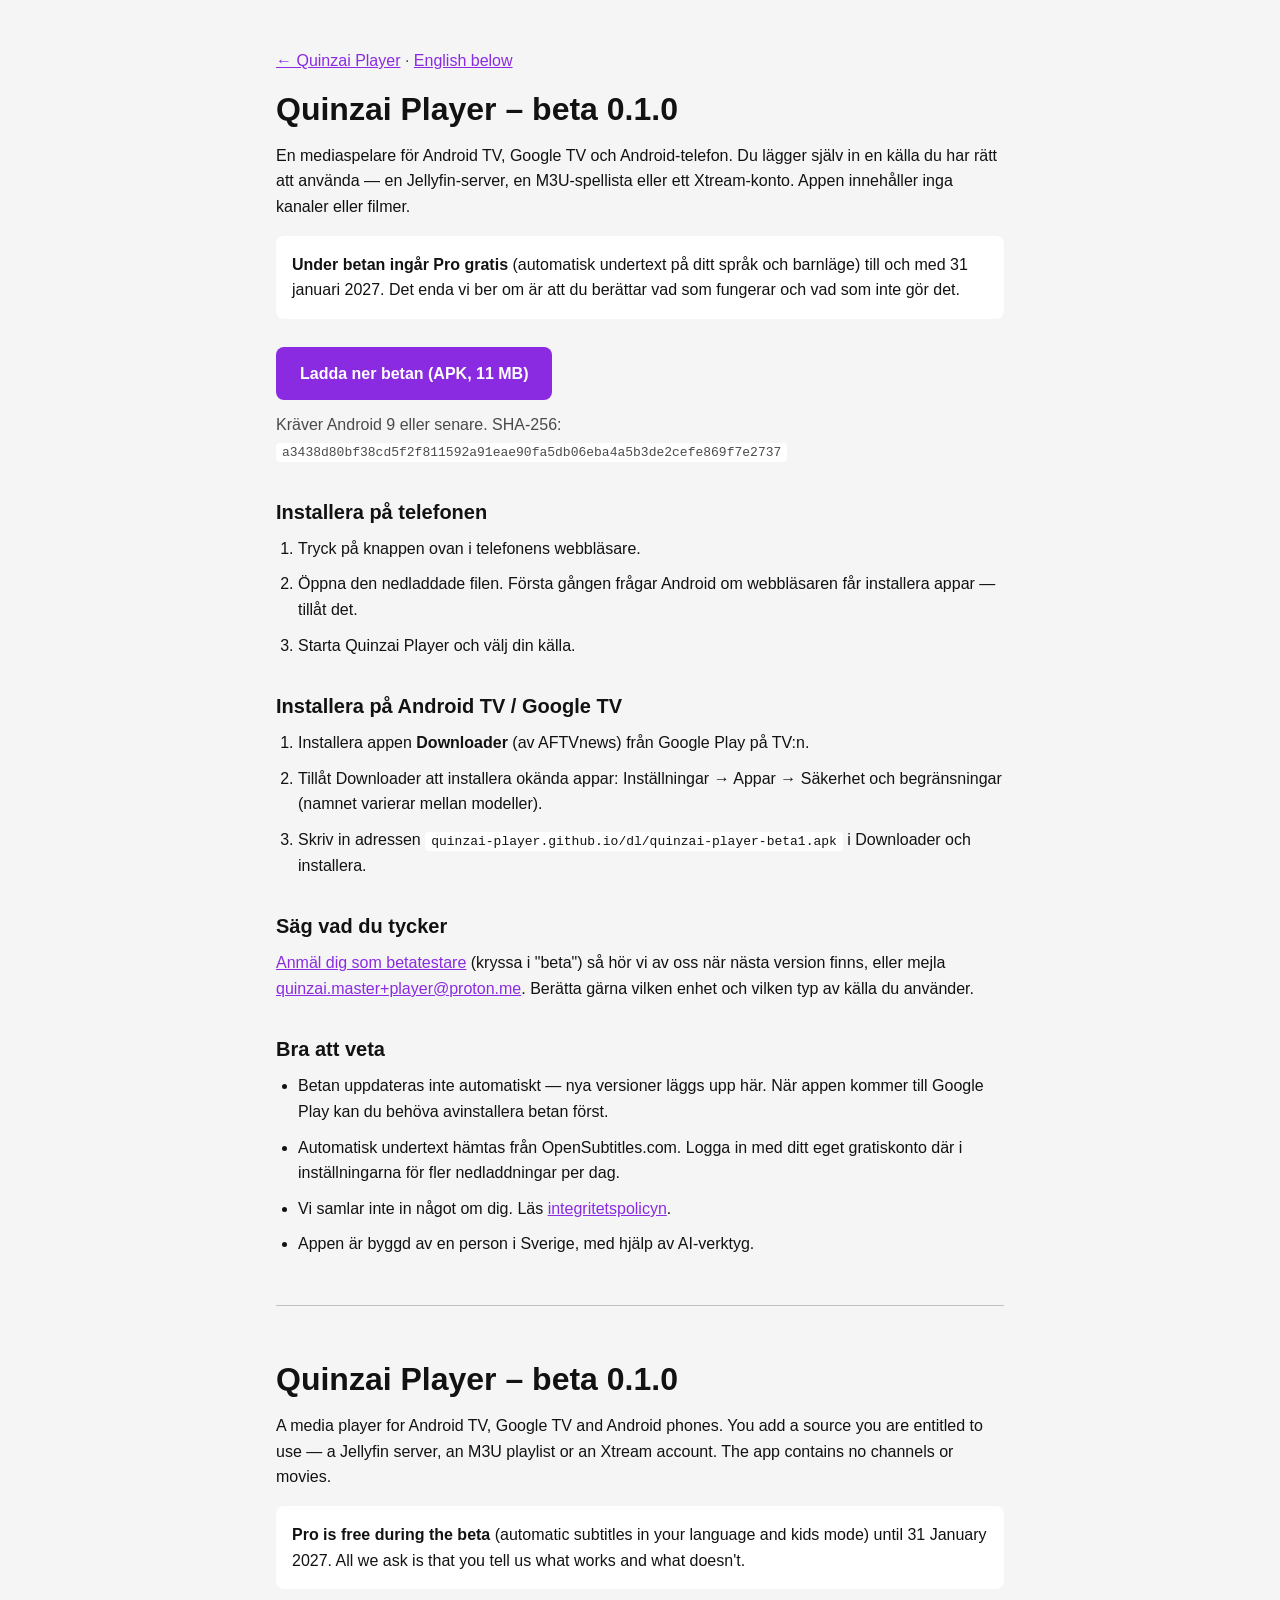
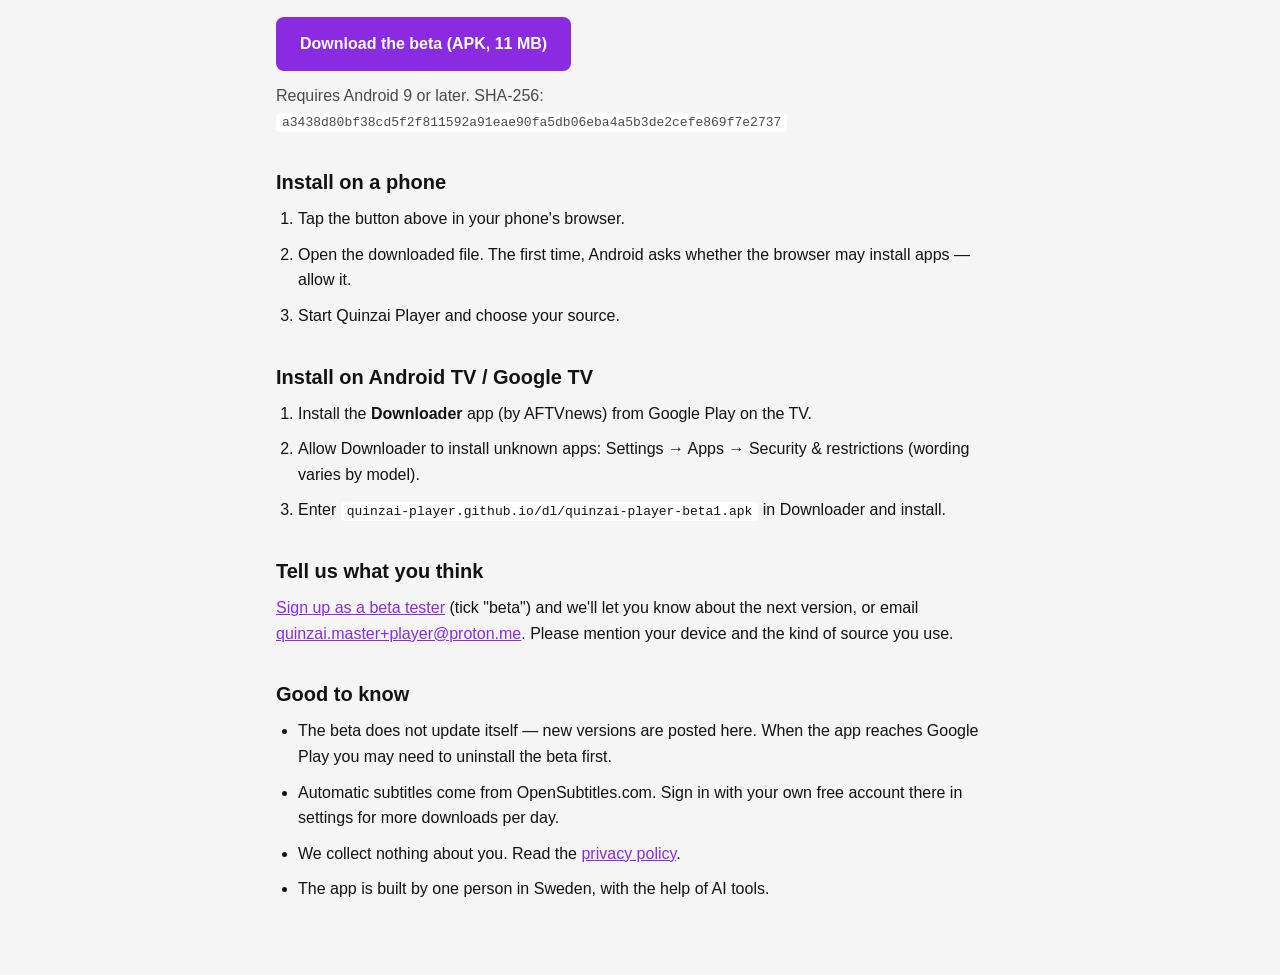
==== beta.html @ f727272b "Beta 0.1.0: nedladdning, betasida och integritetspolicy (sv+en)" ====
<!DOCTYPE html>
<html lang="sv">
<head>
    <meta charset="UTF-8">
    <meta name="viewport" content="width=device-width, initial-scale=1.0">
    <title>Quinzai Player – Beta</title>
    <meta name="description" content="Ladda ner betan av Quinzai Player för Android TV och telefon. Gratis, Pro ingår under betan.">
    <link rel="stylesheet" href="style.css">
    <style>
        .beta { max-width: 760px; margin: 0 auto; padding: 48px 16px 64px; }
        .beta h1 { font-size: 2rem; margin-bottom: 8px; }
        .beta h2 { font-size: 1.25rem; margin: 32px 0 8px; }
        .beta p, .beta li { margin-bottom: 10px; }
        .beta ol, .beta ul { padding-left: 22px; }
        .beta .meta { color: var(--text-muted); }
        .beta a { color: var(--accent); }
        .beta code { background: var(--bg-card); padding: 2px 6px; border-radius: 4px; overflow-wrap: anywhere; }
        .beta .dl { display: inline-block; background: var(--accent); color: #fff; text-decoration: none;
                    padding: 14px 24px; border-radius: 8px; font-weight: 700; margin: 12px 0; }
        .beta .dl:hover { background: var(--accent-hover); }
        .beta .card { background: var(--bg-card); border-radius: 8px; padding: 16px; margin: 16px 0; }
        .beta hr { border: 0; border-top: 1px solid var(--text-muted); opacity: .3; margin: 48px 0; }
    </style>
</head>
<body>
<main class="beta">
    <p class="meta"><a href="./">← Quinzai Player</a> · <a href="#en">English below</a></p>

    <section lang="sv">
        <h1>Quinzai Player – beta 0.1.0</h1>
        <p>En mediaspelare för Android TV, Google TV och Android-telefon. Du lägger själv in en källa du har rätt att
        använda — en Jellyfin-server, en M3U-spellista eller ett Xtream-konto. Appen innehåller inga kanaler eller filmer.</p>
        <div class="card">
            <strong>Under betan ingår Pro gratis</strong> (automatisk undertext på ditt språk och barnläge) till och med
            31 januari 2027. Det enda vi ber om är att du berättar vad som fungerar och vad som inte gör det.
        </div>

        <a class="dl" href="dl/quinzai-player-beta1.apk" download>Ladda ner betan (APK, 11 MB)</a>
        <p class="meta">Kräver Android 9 eller senare. SHA-256:
            <code>a3438d80bf38cd5f2f811592a91eae90fa5db06eba4a5b3de2cefe869f7e2737</code></p>

        <h2>Installera på telefonen</h2>
        <ol>
            <li>Tryck på knappen ovan i telefonens webbläsare.</li>
            <li>Öppna den nedladdade filen. Första gången frågar Android om webbläsaren får installera appar — tillåt det.</li>
            <li>Starta Quinzai Player och välj din källa.</li>
        </ol>

        <h2>Installera på Android TV / Google TV</h2>
        <ol>
            <li>Installera appen <strong>Downloader</strong> (av AFTVnews) från Google Play på TV:n.</li>
            <li>Tillåt Downloader att installera okända appar: Inställningar → Appar → Säkerhet och begränsningar
                (namnet varierar mellan modeller).</li>
            <li>Skriv in adressen <code>quinzai-player.github.io/dl/quinzai-player-beta1.apk</code> i Downloader och
                installera.</li>
        </ol>

        <h2>Säg vad du tycker</h2>
        <p><a href="./#waitlist-form">Anmäl dig som betatestare</a> (kryssa i "beta") så hör vi av oss när nästa version finns,
        eller mejla <a href="mailto:quinzai.master+player@proton.me">quinzai.master+player@proton.me</a>. Berätta gärna
        vilken enhet och vilken typ av källa du använder.</p>

        <h2>Bra att veta</h2>
        <ul>
            <li>Betan uppdateras inte automatiskt — nya versioner läggs upp här. När appen kommer till Google Play kan
                du behöva avinstallera betan först.</li>
            <li>Automatisk undertext hämtas från OpenSubtitles.com. Logga in med ditt eget gratiskonto där i
                inställningarna för fler nedladdningar per dag.</li>
            <li>Vi samlar inte in något om dig. Läs <a href="privacy.html">integritetspolicyn</a>.</li>
            <li>Appen är byggd av en person i Sverige, med hjälp av AI-verktyg.</li>
        </ul>
    </section>

    <hr>

    <section lang="en" id="en">
        <h1>Quinzai Player – beta 0.1.0</h1>
        <p>A media player for Android TV, Google TV and Android phones. You add a source you are entitled to use — a
        Jellyfin server, an M3U playlist or an Xtream account. The app contains no channels or movies.</p>
        <div class="card">
            <strong>Pro is free during the beta</strong> (automatic subtitles in your language and kids mode) until
            31 January 2027. All we ask is that you tell us what works and what doesn't.
        </div>

        <a class="dl" href="dl/quinzai-player-beta1.apk" download>Download the beta (APK, 11 MB)</a>
        <p class="meta">Requires Android 9 or later. SHA-256:
            <code>a3438d80bf38cd5f2f811592a91eae90fa5db06eba4a5b3de2cefe869f7e2737</code></p>

        <h2>Install on a phone</h2>
        <ol>
            <li>Tap the button above in your phone's browser.</li>
            <li>Open the downloaded file. The first time, Android asks whether the browser may install apps — allow it.</li>
            <li>Start Quinzai Player and choose your source.</li>
        </ol>

        <h2>Install on Android TV / Google TV</h2>
        <ol>
            <li>Install the <strong>Downloader</strong> app (by AFTVnews) from Google Play on the TV.</li>
            <li>Allow Downloader to install unknown apps: Settings → Apps → Security &amp; restrictions (wording varies by model).</li>
            <li>Enter <code>quinzai-player.github.io/dl/quinzai-player-beta1.apk</code> in Downloader and install.</li>
        </ol>

        <h2>Tell us what you think</h2>
        <p><a href="./#waitlist-form">Sign up as a beta tester</a> (tick "beta") and we'll let you know about the next version,
        or email <a href="mailto:quinzai.master+player@proton.me">quinzai.master+player@proton.me</a>. Please mention your
        device and the kind of source you use.</p>

        <h2>Good to know</h2>
        <ul>
            <li>The beta does not update itself — new versions are posted here. When the app reaches Google Play you may
                need to uninstall the beta first.</li>
            <li>Automatic subtitles come from OpenSubtitles.com. Sign in with your own free account there in settings for
                more downloads per day.</li>
            <li>We collect nothing about you. Read the <a href="privacy.html">privacy policy</a>.</li>
            <li>The app is built by one person in Sweden, with the help of AI tools.</li>
        </ul>
    </section>
</main>
</body>
</html>
---- style.css ----
:root {
    --accent: #8A2BE2; /* Johns lila accentfärg */
    --accent-hover: #7B22C9;
    --bg: #121212;
    --bg-card: #1E1E1E;
    --text: #F5F5F5;
    --text-muted: #B3B3B3;
}

@media (prefers-color-scheme: light) {
    :root {
        --bg: #F5F5F5;
        --bg-card: #FFFFFF;
        --text: #121212;
        --text-muted: #4A4A4A;
    }
}

* {
    box-sizing: border-box;
    margin: 0;
    padding: 0;
}

body {
    font-family: 'Inter', -apple-system, BlinkMacSystemFont, "Segoe UI", Roboto, Helvetica, Arial, sans-serif;
    background-color: var(--bg);
    color: var(--text);
    line-height: 1.6;
    overflow-x: hidden;
}

.container {
    max-width: 800px;
    margin: 0 auto;
    padding: 0 16px;
}

/* Hero */
.hero {
    /* Alltid mörk, oavsett ljust/mörkt läge — som appens hero (ljust läge gav en mjölkig scrim). */
    --hero-bg: #0E0E10;
    position: relative;
    text-align: left;
    padding: 140px 0 80px;
    z-index: 1;
    background: var(--hero-bg);
    color: #F5F5F5;
}

.hero h1 {
    font-size: 2.5rem;
    font-weight: 800;
    margin-bottom: 16px;
    color: #A85CF0; /* ljusare lila — kontrast mot mörk hero */
}

.hero .subtitle {
    font-size: 1.125rem;
    color: #D0D0D0;
    max-width: 600px;
    margin: 0 0 40px 0;
}


/* Form */
.signup-form {
    max-width: 400px;
    margin: 0;
    background: var(--bg-card);
    color: var(--text); /* kortet följer sidans tema, inte den alltid mörka heron */
    padding: 24px;
    border-radius: 12px;
    box-shadow: 0 4px 6px rgba(0, 0, 0, 0.1);
    text-align: left;
}

.signup-form input[type="email"],
.signup-form select {
    width: 100%;
    padding: 12px;
    margin-bottom: 16px;
    border: 1px solid var(--text-muted);
    background: var(--bg);
    color: var(--text);
    border-radius: 6px;
    font-family: inherit;
    font-size: 1rem;
}

.form-group {
    margin-bottom: 16px;
}

.form-group label {
    display: block;
    margin-bottom: 8px;
    font-weight: 600;
    font-size: 0.9rem;
}

.checkbox-group {
    margin-bottom: 16px;
    font-size: 0.85rem;
    color: var(--text-muted);
}

.checkbox-group label {
    display: flex;
    align-items: flex-start;
    gap: 8px;
    cursor: pointer;
}

.checkbox-group input[type="checkbox"] {
    margin-top: 4px;
    accent-color: var(--accent);
}

button[type="submit"] {
    width: 100%;
    padding: 12px;
    background-color: var(--accent);
    color: #FFF;
    border: none;
    border-radius: 6px;
    font-size: 1rem;
    font-weight: 600;
    cursor: pointer;
    transition: background-color 0.2s;
}

button[type="submit"]:hover {
    background-color: var(--accent-hover);
}

button[type="submit"]:disabled {
    opacity: 0.7;
    cursor: not-allowed;
}

.hidden {
    display: none !important;
}

#form-success {
    max-width: 400px;
    margin: 0;
    padding: 40px 24px;
    background: var(--bg-card);
    color: var(--text); /* samma skäl som .signup-form: heron är alltid mörk */
    border-radius: 12px;
}

#form-success h2 {
    color: var(--accent);
    margin-bottom: 8px;
}

.error-text {
    color: #ff4444;
    margin-top: 16px;
}

/* Hooks */
.hooks {
    padding: 60px 0;
}

.hooks-grid {
    display: grid;
    grid-template-columns: 1fr;
    gap: 24px;
}

@media (min-width: 768px) {
    .hooks-grid {
        grid-template-columns: repeat(3, 1fr);
    }
}

.card {
    background: var(--bg-card);
    padding: 24px;
    border-radius: 12px;
}

.card h3 {
    margin-bottom: 12px;
    font-size: 1.25rem;
}

.card p {
    color: var(--text-muted);
    font-size: 0.95rem;
}

/* How it works */
.how-it-works {
    padding: 60px 0;
    background-color: var(--bg-card);
}

.how-it-works h2 {
    text-align: center;
    margin-bottom: 40px;
    font-size: 2rem;
}

.steps-grid {
    display: grid;
    grid-template-columns: 1fr;
    gap: 32px;
}

@media (min-width: 768px) {
    .steps-grid {
        grid-template-columns: repeat(3, 1fr);
    }
}

.step {
    text-align: center;
}

.step-number {
    width: 48px;
    height: 48px;
    background-color: var(--accent);
    color: #FFF;
    border-radius: 50%;
    display: flex;
    align-items: center;
    justify-content: center;
    font-size: 1.5rem;
    font-weight: 800;
    margin: 0 auto 16px;
}

.step h4 {
    margin-bottom: 8px;
    font-size: 1.1rem;
}

.step p {
    color: var(--text-muted);
    font-size: 0.95rem;
}

/* FAQ */
.faq {
    padding: 60px 0;
}

.faq h2 {
    text-align: center;
    margin-bottom: 40px;
    font-size: 2rem;
}

.faq-item {
    margin-bottom: 32px;
}

.faq-item h4 {
    font-size: 1.1rem;
    margin-bottom: 8px;
}

.faq-item p {
    color: var(--text-muted);
}

/* Footer */
footer {
    padding: 40px 0;
    text-align: center;
    background-color: var(--bg-card);
    color: var(--text-muted);
    font-size: 0.85rem;
}

footer p {
    margin-bottom: 8px;
}

/* Friskrivningen är sidans viktigaste juridiska mening — full kontrast, aldrig nedtonad. */
.legal-disclaimer {
    color: var(--text);
    font-size: 0.85rem;
}

::placeholder {
    color: var(--text-muted);
    opacity: 1;
}


/* Language Switcher */
.lang-switch-container {
    width: 100%;
    padding: 16px 0 0 0;
    position: absolute;
    top: 0; left: 0; right: 0;
    z-index: 10;
}
.lang-switch {
    display: flex;
    justify-content: flex-end;
    align-items: center;
    gap: 8px;
    font-size: 0.9rem;
    color: var(--text-muted);
}
.lang-switch button {
    background: none;
    border: none;
    color: rgba(255, 255, 255, 0.82); /* ligger över den mörka hero-bilden */
    text-shadow: 0 1px 3px rgba(0, 0, 0, 0.8);
    cursor: pointer;
    font-weight: 600;
    font-family: inherit;
    font-size: 0.9rem;
    padding: 4px;
    transition: color 0.2s;
}
.lang-switch button:hover {
    color: #FFFFFF;
}
.lang-switch button.active {
    color: #C08BFF;
}


.hero-bg {
    position: absolute;
    top: 0; right: 0; bottom: 0; left: 0;
    z-index: -1;
    overflow: hidden;
}

.hero-bg img {
    width: 100%;
    height: 100%;
    object-fit: cover;
    object-position: right center;
}

.hero-scrim {
    position: absolute;
    top: 0; right: 0; bottom: 0; left: 0;
    background: linear-gradient(to right, var(--hero-bg) 0%, color-mix(in srgb, var(--hero-bg) 55%, transparent) 35%, transparent 70%);
}

/* Privacy */
.privacy {
    padding: 60px 0;
    background-color: var(--bg);
}

.privacy h2 {
    text-align: center;
    margin-bottom: 32px;
    font-size: 2rem;
}

.privacy ul {
    list-style: none;
    max-width: 600px;
    margin: 0 auto;
}

.privacy li {
    margin-bottom: 16px;
    padding-left: 24px;
    position: relative;
    color: var(--text-muted);
}

.privacy li strong {
    color: var(--text);
}

.privacy li::before {
    content: "•";
    color: var(--accent);
    font-weight: bold;
    position: absolute;
    left: 0;
}

.privacy a, .checkbox-group a, footer a {
    color: var(--accent);
    text-decoration: none;
}

.privacy a:hover, .checkbox-group a:hover, footer a:hover {
    text-decoration: underline;
}

@media (max-width: 699px) {
    .hero {
        padding: 0 0 60px 0;
        display: flex;
        flex-direction: column;
    }
    .hero-bg {
        position: relative;
        width: 100%;
        z-index: 1;
    }
    .hero-bg img {
        display: block;
        height: auto;
    }
    .hero-scrim {
        display: none;
    }
    .hero .container {
        padding-top: 24px;
    }
}

.beta-cta { margin: 8px 0 20px; }
.beta-cta a { color: #fff; font-weight: 700; text-decoration: underline; text-underline-offset: 4px; }

.beta-cta { margin: 8px 0 20px; }
.beta-cta a { color: #fff; font-weight: 700; text-decoration: underline; text-underline-offset: 4px; }
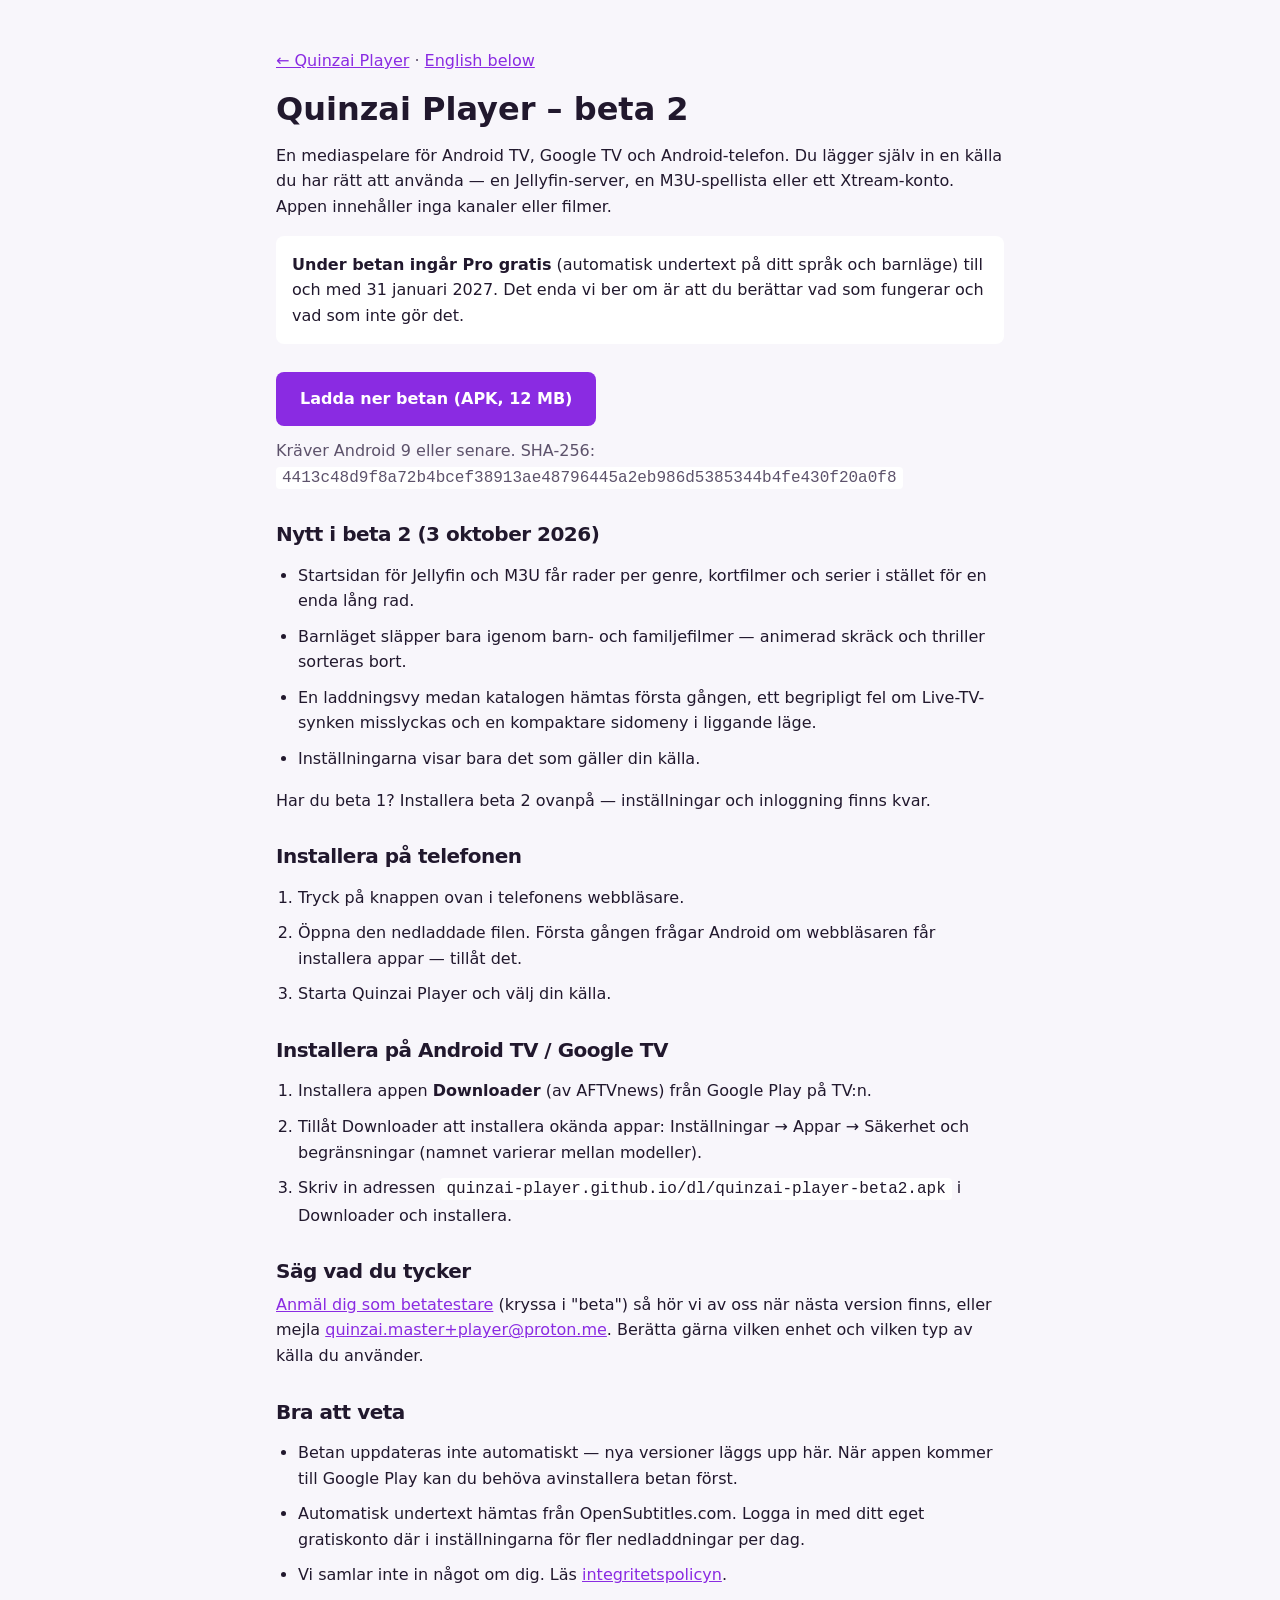
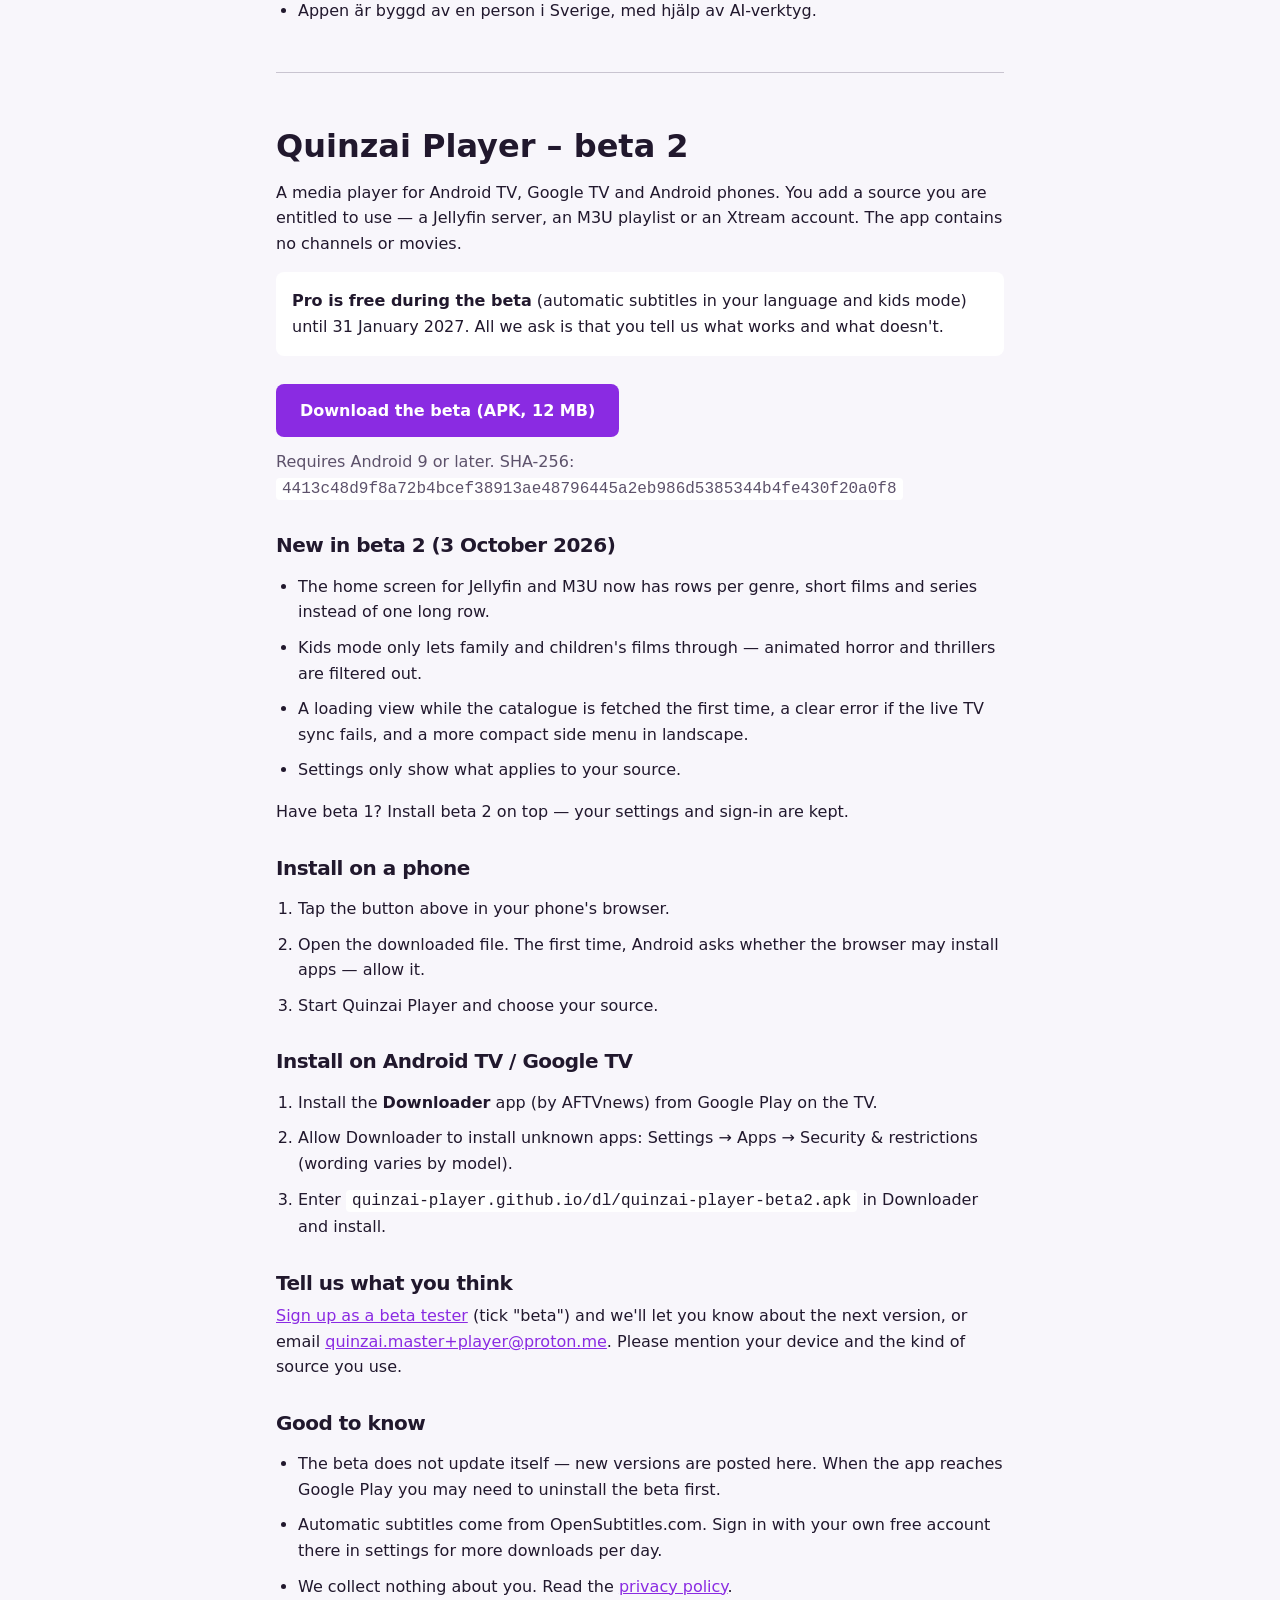
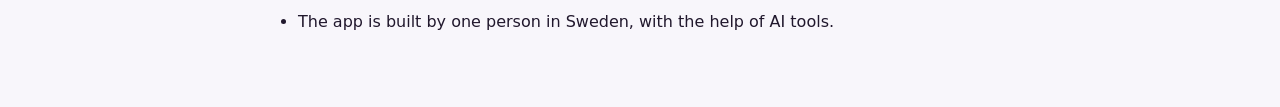
==== commit f2e66b70: "Beta 2: ny APK (startsidans rader, barnfilter, laddningsvy) + 'nytt i beta 2' på betasidan Co-Author" ====
--- a/beta.html
+++ b/beta.html
@@ -27,7 +27,7 @@
     <p class="meta"><a href="./">← Quinzai Player</a> · <a href="#en">English below</a></p>
 
     <section lang="sv">
-        <h1>Quinzai Player – beta 0.1.0</h1>
+        <h1>Quinzai Player – beta 2</h1>
         <p>En mediaspelare för Android TV, Google TV och Android-telefon. Du lägger själv in en källa du har rätt att
         använda — en Jellyfin-server, en M3U-spellista eller ett Xtream-konto. Appen innehåller inga kanaler eller filmer.</p>
         <div class="card">
@@ -35,9 +35,18 @@
             31 januari 2027. Det enda vi ber om är att du berättar vad som fungerar och vad som inte gör det.
         </div>
 
-        <a class="dl" href="dl/quinzai-player-beta1.apk" download>Ladda ner betan (APK, 11 MB)</a>
+        <a class="dl" href="dl/quinzai-player-beta2.apk" download>Ladda ner betan (APK, 12 MB)</a>
         <p class="meta">Kräver Android 9 eller senare. SHA-256:
-            <code>a3438d80bf38cd5f2f811592a91eae90fa5db06eba4a5b3de2cefe869f7e2737</code></p>
+            <code>4413c48d9f8a72b4bcef38913ae48796445a2eb986d5385344b4fe430f20a0f8</code></p>
+
+        <h2>Nytt i beta 2 (3 oktober 2026)</h2>
+        <ul>
+            <li>Startsidan för Jellyfin och M3U får rader per genre, kortfilmer och serier i stället för en enda lång rad.</li>
+            <li>Barnläget släpper bara igenom barn- och familjefilmer — animerad skräck och thriller sorteras bort.</li>
+            <li>En laddningsvy medan katalogen hämtas första gången, ett begripligt fel om Live-TV-synken misslyckas och en kompaktare sidomeny i liggande läge.</li>
+            <li>Inställningarna visar bara det som gäller din källa.</li>
+        </ul>
+        <p>Har du beta 1? Installera beta 2 ovanpå — inställningar och inloggning finns kvar.</p>
 
         <h2>Installera på telefonen</h2>
         <ol>
@@ -51,7 +60,7 @@
             <li>Installera appen <strong>Downloader</strong> (av AFTVnews) från Google Play på TV:n.</li>
             <li>Tillåt Downloader att installera okända appar: Inställningar → Appar → Säkerhet och begränsningar
                 (namnet varierar mellan modeller).</li>
-            <li>Skriv in adressen <code>quinzai-player.github.io/dl/quinzai-player-beta1.apk</code> i Downloader och
+            <li>Skriv in adressen <code>quinzai-player.github.io/dl/quinzai-player-beta2.apk</code> i Downloader och
                 installera.</li>
         </ol>
 
@@ -74,7 +83,7 @@
     <hr>
 
     <section lang="en" id="en">
-        <h1>Quinzai Player – beta 0.1.0</h1>
+        <h1>Quinzai Player – beta 2</h1>
         <p>A media player for Android TV, Google TV and Android phones. You add a source you are entitled to use — a
         Jellyfin server, an M3U playlist or an Xtream account. The app contains no channels or movies.</p>
         <div class="card">
@@ -82,9 +91,18 @@
             31 January 2027. All we ask is that you tell us what works and what doesn't.
         </div>
 
-        <a class="dl" href="dl/quinzai-player-beta1.apk" download>Download the beta (APK, 11 MB)</a>
+        <a class="dl" href="dl/quinzai-player-beta2.apk" download>Download the beta (APK, 12 MB)</a>
         <p class="meta">Requires Android 9 or later. SHA-256:
-            <code>a3438d80bf38cd5f2f811592a91eae90fa5db06eba4a5b3de2cefe869f7e2737</code></p>
+            <code>4413c48d9f8a72b4bcef38913ae48796445a2eb986d5385344b4fe430f20a0f8</code></p>
+
+        <h2>New in beta 2 (3 October 2026)</h2>
+        <ul>
+            <li>The home screen for Jellyfin and M3U now has rows per genre, short films and series instead of one long row.</li>
+            <li>Kids mode only lets family and children's films through — animated horror and thrillers are filtered out.</li>
+            <li>A loading view while the catalogue is fetched the first time, a clear error if the live TV sync fails, and a more compact side menu in landscape.</li>
+            <li>Settings only show what applies to your source.</li>
+        </ul>
+        <p>Have beta 1? Install beta 2 on top — your settings and sign-in are kept.</p>
 
         <h2>Install on a phone</h2>
         <ol>
@@ -97,7 +115,7 @@
         <ol>
             <li>Install the <strong>Downloader</strong> app (by AFTVnews) from Google Play on the TV.</li>
             <li>Allow Downloader to install unknown apps: Settings → Apps → Security &amp; restrictions (wording varies by model).</li>
-            <li>Enter <code>quinzai-player.github.io/dl/quinzai-player-beta1.apk</code> in Downloader and install.</li>
+            <li>Enter <code>quinzai-player.github.io/dl/quinzai-player-beta2.apk</code> in Downloader and install.</li>
         </ol>
 
         <h2>Tell us what you think</h2>
--- a/style.css
+++ b/style.css
@@ -1,428 +1,186 @@
 :root {
-    --accent: #8A2BE2; /* Johns lila accentfärg */
-    --accent-hover: #7B22C9;
-    --bg: #121212;
-    --bg-card: #1E1E1E;
-    --text: #F5F5F5;
-    --text-muted: #B3B3B3;
+    color-scheme: dark;
+    --bg: #0E0B14;
+    --bg-card: #1A1524;
+    --text: #F5F3FA;
+    --text-muted: #CEC8DB;
+    --accent: #8A2BE2;
+    --accent-hover: #9B45F0;
+    --warm: #F2A65A;
+    --border: #393146;
 }
 
 @media (prefers-color-scheme: light) {
     :root {
-        --bg: #F5F5F5;
+        color-scheme: light;
+        --bg: #F8F6FB;
         --bg-card: #FFFFFF;
-        --text: #121212;
-        --text-muted: #4A4A4A;
+        --text: #21182D;
+        --text-muted: #5D526B;
+        --border: #DCD5E5;
     }
 }
 
-* {
-    box-sizing: border-box;
-    margin: 0;
-    padding: 0;
+* { box-sizing: border-box; }
+html { scroll-behavior: smooth; }
+body { margin: 0; background: var(--bg); color: var(--text); font: 16px/1.6 system-ui, -apple-system, "Segoe UI", sans-serif; }
+img, video, svg { max-width: 100%; }
+a { color: var(--accent); }
+a:hover { text-decoration-thickness: 2px; }
+button, input, select { font: inherit; }
+button, a, input, select, summary { -webkit-tap-highlight-color: transparent; }
+:focus-visible { outline: 3px solid var(--warm); outline-offset: 3px; }
+.container { width: min(100%, 1160px); margin-inline: auto; padding-inline: 16px; }
+.narrow { max-width: 860px; }
+.section { padding-block: clamp(64px, 8vw, 112px); }
+h1, h2, h3, p { margin-top: 0; }
+h2 { font-size: clamp(1.85rem, 4vw, 2.7rem); line-height: 1.17; letter-spacing: -.025em; margin-bottom: 34px; }
+h3 { font-size: 1.2rem; line-height: 1.25; margin-bottom: 10px; }
+.hidden { display: none !important; }
+.visually-hidden { position: absolute; width: 1px; height: 1px; padding: 0; margin: -1px; overflow: hidden; clip: rect(0, 0, 0, 0); white-space: nowrap; border: 0; }
+
+.lang-switch-container { position: absolute; z-index: 5; inset: 0 0 auto; padding-top: 20px; }
+.lang-switch { display: flex; justify-content: flex-end; align-items: center; gap: 8px; color: #DBD3E7; }
+.lang-switch button { min-width: 48px; min-height: 48px; border: 1px solid rgba(255,255,255,.25); border-radius: 100px; background: rgba(14,11,20,.45); color: #F5F3FA; font-weight: 700; cursor: pointer; }
+.lang-switch button.active { background: #F5F3FA; color: #251333; }
+.lang-switch button:hover { border-color: #F5F3FA; }
+
+.hero { display: flex; align-items: center; min-height: 100vh; min-height: 100svh; padding-block: 92px 64px; color: #F5F3FA; background-color: #0E0B14; background-image: linear-gradient(90deg, rgba(14,11,20,.96) 0%, rgba(14,11,20,.82) 39%, rgba(14,11,20,.27) 100%), linear-gradient(0deg, rgba(14,11,20,.92) 0%, transparent 65%), url('img/hero-kvall.jpg'); background-position: center, center, center; background-size: cover; }
+.hero-content { width: min(100%, 1160px); }
+.eyebrow { display: inline-block; color: var(--warm); font-size: .8rem; font-weight: 750; letter-spacing: .085em; text-transform: uppercase; margin-bottom: 22px; }
+.hero h1 { max-width: 760px; font-size: clamp(2.55rem, 5.5vw, 5.5rem); line-height: 1.04; letter-spacing: -.055em; margin-bottom: 24px; text-wrap: balance; }
+.hero-subtitle { max-width: 620px; color: #E6DFED; font-size: clamp(1rem, 2vw, 1.18rem); line-height: 1.55; margin-bottom: 30px; }
+.hero-actions { display: flex; flex-wrap: wrap; align-items: center; gap: 18px 28px; }
+.button { display: inline-flex; align-items: center; justify-content: center; min-height: 52px; padding: 12px 26px; border-radius: 9px; text-align: center; text-decoration: none; font-weight: 750; }
+.button-primary { background: var(--accent); color: #FFF; box-shadow: 0 10px 30px rgba(0,0,0,.2); }
+.button-primary:hover { background: var(--accent-hover); }
+.film-link { display: inline-flex; align-items: center; min-height: 48px; color: #F5F3FA; font-weight: 650; text-decoration: underline; text-underline-offset: 5px; }
+.hero-note { margin: 20px 0 0; color: #D6CBDF; font-size: .88rem; }
+
+.film-section { background: var(--bg-card); }
+.video-frame { aspect-ratio: 16 / 9; overflow: hidden; border-radius: 14px; background: #120E19; box-shadow: 0 20px 60px rgba(0,0,0,.2); }
+.video-frame video { display: block; width: 100%; height: 100%; object-fit: cover; }
+
+.steps-grid, .benefits-grid { display: grid; gap: 16px; }
+.step { padding: 25px; border: 1px solid var(--border); border-radius: 14px; background: var(--bg-card); }
+.step-number { display: grid; place-items: center; width: 42px; height: 42px; margin-bottom: 23px; border-radius: 50%; background: var(--accent); color: #FFF; font-weight: 800; }
+.step p, .benefit-card p { color: var(--text-muted); margin-bottom: 0; }
+.benefits-section { background: var(--bg-card); }
+.benefit-card { padding: 27px; border: 1px solid var(--border); border-radius: 14px; background: var(--bg); }
+.benefit-card svg { display: block; width: 42px; height: 42px; margin-bottom: 25px; color: var(--warm); }
+.benefits-note { margin: 28px 0 0; color: var(--text-muted); font-weight: 650; }
+
+.features-section { background: var(--bg); }
+.feature-groups { border-top: 1px solid var(--border); }
+.feature-group { display: grid; gap: 28px; padding-block: 40px; border-bottom: 1px solid var(--border); }
+.feature-copy { min-width: 0; }
+.feature-copy h3 { font-size: clamp(1.35rem, 3vw, 1.75rem); margin-bottom: 20px; }
+.feature-copy ul { list-style: none; padding: 0; margin: 0; }
+.feature-copy li { position: relative; padding-left: 22px; margin-bottom: 11px; color: var(--text-muted); overflow-wrap: anywhere; }
+.feature-copy li:last-child { margin-bottom: 0; }
+.feature-copy li::before { content: ''; position: absolute; top: .68em; left: 0; width: 7px; height: 7px; border-radius: 50%; background: var(--warm); }
+.feature-copy > a { display: inline-block; margin-top: 18px; text-underline-offset: 4px; }
+.feature-media { display: flex; align-items: center; justify-content: center; gap: 12px; min-width: 0; }
+.phone-frame { flex: 0 1 240px; width: 100%; max-width: 240px; padding: 3px; overflow: hidden; border: 1px solid #2A2236; border-radius: 28px; background: #0E0B14; box-shadow: 0 18px 42px rgba(0,0,0,.25); }
+.phone-frame img { display: block; width: 100%; height: auto; border-radius: 24px; }
+.feature-media-pair .phone-frame { flex-basis: 150px; max-width: calc((100% - 12px) / 2); }
+.player-frame { width: 100%; overflow: hidden; border: 1px solid var(--border); border-radius: 14px; background: #0E0B14; box-shadow: 0 18px 42px rgba(0,0,0,.25); }
+.player-frame img { display: block; width: 100%; height: auto; }
+.features-all { padding: 42px clamp(18px, 4vw, 36px); margin-top: 56px; border: 1px solid var(--border); border-radius: 14px; background: var(--bg-card); }
+.features-all h3 { margin-bottom: 24px; }
+.features-checklist { columns: 2; column-gap: clamp(14px, 4vw, 48px); list-style: none; padding: 0; margin: 0; }
+.features-checklist li { position: relative; break-inside: avoid; padding-left: 23px; margin-bottom: 12px; font-size: .9rem; line-height: 1.4; color: var(--text-muted); overflow-wrap: anywhere; }
+.features-checklist li::before { content: '✓'; position: absolute; left: 0; top: 0; color: var(--warm); font-weight: 800; }
+.features-cta { display: flex; justify-content: center; margin-top: 36px; }
+
+.mood-section { position: relative; min-height: 360px; overflow: hidden; background: #1A1524; }
+.mood-section img { position: absolute; inset: 0; width: 100%; height: 100%; object-fit: cover; object-position: center; }
+.mood-overlay { position: relative; display: flex; align-items: end; min-height: 360px; padding-block: 90px 44px; background: linear-gradient(0deg, rgba(14,11,20,.91), rgba(14,11,20,.04) 75%); }
+.mood-overlay h2 { max-width: 610px; margin: 0; color: #FFF; font-size: clamp(2rem, 5vw, 3.8rem); }
+
+.comparison-section table { width: 100%; border-collapse: collapse; table-layout: fixed; background: var(--bg-card); border-radius: 14px; overflow: hidden; }
+.comparison-section th, .comparison-section td { text-align: left; vertical-align: top; padding: 19px 16px; border-bottom: 1px solid var(--border); overflow-wrap: anywhere; }
+.comparison-section tr:last-child th, .comparison-section tr:last-child td { border-bottom: 0; }
+.comparison-section thead th { color: var(--text); font-size: .87rem; line-height: 1.3; }
+.comparison-section tbody th { width: 28%; font-weight: 650; }
+.comparison-section tbody td { color: var(--text-muted); }
+.comparison-section thead th:nth-child(2), .comparison-section tbody td:first-of-type { background: color-mix(in srgb, var(--accent) 12%, var(--bg-card)); color: var(--text); }
+.comparison-note { margin: 18px 0 0; color: var(--text-muted); font-size: .9rem; }
+.mobile-label { display: none; }
+
+.beta-truth-section { padding-block: 40px; background: var(--bg-card); border-block: 1px solid var(--border); }
+.beta-truth-section p { margin: 0; font-size: clamp(1.1rem, 2.4vw, 1.5rem); line-height: 1.45; }
+.faq-section details { border-bottom: 1px solid var(--border); }
+.faq-section summary { position: relative; padding: 21px 34px 21px 0; min-height: 60px; cursor: pointer; font-weight: 700; list-style: none; }
+.faq-section summary::-webkit-details-marker { display: none; }
+.faq-section summary::after { content: '+'; position: absolute; right: 2px; top: 18px; font-size: 1.45rem; line-height: 1; color: var(--accent); }
+.faq-section details[open] summary::after { content: '−'; }
+.faq-section details p { color: var(--text-muted); padding: 0 20px 20px 0; margin: 0; }
+
+.waitlist-section { background: var(--bg-card); }
+.waitlist-section h2 { margin-bottom: 10px; }
+.waitlist-intro { color: var(--text-muted); margin-bottom: 30px; }
+.signup-form { max-width: 590px; padding: clamp(20px, 5vw, 36px); border: 1px solid var(--border); border-radius: 14px; background: var(--bg); }
+.signup-form input[type="email"], .signup-form select { display: block; width: 100%; min-height: 50px; padding: 11px 14px; border: 1px solid var(--border); border-radius: 8px; background: var(--bg-card); color: var(--text); }
+.signup-form input::placeholder { color: var(--text-muted); opacity: 1; }
+.signup-form input[type="email"] { margin-bottom: 20px; }
+.form-group { margin-bottom: 20px; }
+.form-group label { display: block; margin-bottom: 8px; font-weight: 650; }
+.checkbox-group { margin-bottom: 18px; color: var(--text-muted); font-size: .95rem; }
+.checkbox-group label { display: flex; align-items: flex-start; gap: 10px; cursor: pointer; }
+.checkbox-group input { width: 18px; height: 18px; margin: 3px 0 0; flex: none; accent-color: var(--accent); }
+.checkbox-group a { text-underline-offset: 3px; }
+#submit-btn { width: 100%; min-height: 52px; padding: 12px 20px; border: 0; border-radius: 8px; background: var(--accent); color: #FFF; font-weight: 750; cursor: pointer; }
+#submit-btn:hover { background: var(--accent-hover); }
+#submit-btn:disabled { opacity: .7; cursor: wait; }
+#form-success, #form-error { max-width: 590px; padding: 26px; border: 1px solid var(--border); border-radius: 14px; background: var(--bg); }
+#form-success h2 { font-size: 1.6rem; }
+#form-success p, #form-error p { margin: 0; }
+.error-text { color: #F6949F; }
+
+footer { padding-block: 42px; font-size: .92rem; color: var(--text-muted); }
+footer nav { display: flex; flex-wrap: wrap; gap: 7px; align-items: baseline; margin-bottom: 26px; }
+footer p { max-width: 760px; margin-bottom: 9px; }
+footer .legal-disclaimer { color: var(--text); }
+
+@media (min-width: 720px) {
+    .steps-grid, .benefits-grid { grid-template-columns: repeat(3, minmax(0, 1fr)); }
+    .feature-group { grid-template-columns: minmax(0, 1fr) minmax(0, 1fr); align-items: center; gap: clamp(32px, 6vw, 80px); padding-block: 56px; }
+    .feature-group:nth-child(even) .feature-copy { grid-column: 2; grid-row: 1; }
+    .feature-group:nth-child(even) .feature-media { grid-column: 1; grid-row: 1; }
+    .feature-group-text-only .feature-copy, .feature-group-text-only:nth-child(even) .feature-copy { grid-column: 1 / -1; max-width: 850px; }
+    .feature-group-text-only .feature-copy ul { display: grid; grid-template-columns: repeat(2, minmax(0, 1fr)); column-gap: 40px; }
+    .phone-frame { flex-basis: 280px; max-width: 280px; }
+    .feature-media-pair .phone-frame { flex-basis: 210px; max-width: min(210px, calc((100% - 16px) / 2)); }
 }
 
-body {
-    font-family: 'Inter', -apple-system, BlinkMacSystemFont, "Segoe UI", Roboto, Helvetica, Arial, sans-serif;
-    background-color: var(--bg);
-    color: var(--text);
-    line-height: 1.6;
-    overflow-x: hidden;
+@media (max-width: 650px) {
+    .hero { background-image: linear-gradient(0deg, rgba(14,11,20,.99) 0%, rgba(14,11,20,.89) 54%, rgba(14,11,20,.5) 100%), url('img/hero-kvall.jpg'); background-position: center, 58% center; padding-block: 94px 45px; }
+    .hero h1 { font-size: clamp(2.45rem, 10vw, 3.5rem); }
+    .hero-subtitle { margin-bottom: 22px; }
+    .hero-actions { gap: 8px 16px; }
+    .button-primary { width: 100%; }
+    .film-link { justify-content: center; width: 100%; }
+    .hero-note { margin-top: 12px; }
+    .comparison-section table, .comparison-section tbody, .comparison-section tr, .comparison-section th, .comparison-section td { display: block; width: 100%; }
+    .comparison-section table { background: transparent; border-radius: 0; }
+    .comparison-section thead { display: none; }
+    .comparison-section tr { margin-bottom: 14px; border: 1px solid var(--border); border-radius: 12px; overflow: hidden; background: var(--bg-card); }
+    .comparison-section tbody th { padding: 15px 17px; border-bottom: 1px solid var(--border); }
+    .comparison-section tbody td { display: flex; justify-content: space-between; gap: 16px; padding: 10px 17px; border-bottom: 1px solid var(--border); text-align: right; }
+    .comparison-section tbody td:last-child { border-bottom: 0; }
+    .comparison-section tbody td:first-of-type { background: color-mix(in srgb, var(--accent) 12%, var(--bg-card)); }
+    .mobile-label { display: inline; max-width: 48%; color: var(--text); text-align: left; font-weight: 650; }
+    .mood-section, .mood-overlay { min-height: 320px; }
 }
 
-.container {
-    max-width: 800px;
-    margin: 0 auto;
-    padding: 0 16px;
+@media (max-width: 390px) {
+    .hero h1 { font-size: 2.4rem; }
+    .eyebrow { margin-bottom: 14px; }
+    .hero h1 { margin-bottom: 18px; }
+    .hero-subtitle { font-size: .98rem; line-height: 1.45; }
 }
 
-/* Hero */
-.hero {
-    /* Alltid mörk, oavsett ljust/mörkt läge — som appens hero (ljust läge gav en mjölkig scrim). */
-    --hero-bg: #0E0E10;
-    position: relative;
-    text-align: left;
-    padding: 140px 0 80px;
-    z-index: 1;
-    background: var(--hero-bg);
-    color: #F5F5F5;
-}
+@media (prefers-reduced-motion: reduce) { html { scroll-behavior: auto; } }
 
-.hero h1 {
-    font-size: 2.5rem;
-    font-weight: 800;
-    margin-bottom: 16px;
-    color: #A85CF0; /* ljusare lila — kontrast mot mörk hero */
-}
-
-.hero .subtitle {
-    font-size: 1.125rem;
-    color: #D0D0D0;
-    max-width: 600px;
-    margin: 0 0 40px 0;
-}
-
-
-/* Form */
-.signup-form {
-    max-width: 400px;
-    margin: 0;
-    background: var(--bg-card);
-    color: var(--text); /* kortet följer sidans tema, inte den alltid mörka heron */
-    padding: 24px;
-    border-radius: 12px;
-    box-shadow: 0 4px 6px rgba(0, 0, 0, 0.1);
-    text-align: left;
-}
-
-.signup-form input[type="email"],
-.signup-form select {
-    width: 100%;
-    padding: 12px;
-    margin-bottom: 16px;
-    border: 1px solid var(--text-muted);
-    background: var(--bg);
-    color: var(--text);
-    border-radius: 6px;
-    font-family: inherit;
-    font-size: 1rem;
-}
-
-.form-group {
-    margin-bottom: 16px;
-}
-
-.form-group label {
-    display: block;
-    margin-bottom: 8px;
-    font-weight: 600;
-    font-size: 0.9rem;
-}
-
-.checkbox-group {
-    margin-bottom: 16px;
-    font-size: 0.85rem;
-    color: var(--text-muted);
-}
-
-.checkbox-group label {
-    display: flex;
-    align-items: flex-start;
-    gap: 8px;
-    cursor: pointer;
-}
-
-.checkbox-group input[type="checkbox"] {
-    margin-top: 4px;
-    accent-color: var(--accent);
-}
-
-button[type="submit"] {
-    width: 100%;
-    padding: 12px;
-    background-color: var(--accent);
-    color: #FFF;
-    border: none;
-    border-radius: 6px;
-    font-size: 1rem;
-    font-weight: 600;
-    cursor: pointer;
-    transition: background-color 0.2s;
-}
-
-button[type="submit"]:hover {
-    background-color: var(--accent-hover);
-}
-
-button[type="submit"]:disabled {
-    opacity: 0.7;
-    cursor: not-allowed;
-}
-
-.hidden {
-    display: none !important;
-}
-
-#form-success {
-    max-width: 400px;
-    margin: 0;
-    padding: 40px 24px;
-    background: var(--bg-card);
-    color: var(--text); /* samma skäl som .signup-form: heron är alltid mörk */
-    border-radius: 12px;
-}
-
-#form-success h2 {
-    color: var(--accent);
-    margin-bottom: 8px;
-}
-
-.error-text {
-    color: #ff4444;
-    margin-top: 16px;
-}
-
-/* Hooks */
-.hooks {
-    padding: 60px 0;
-}
-
-.hooks-grid {
-    display: grid;
-    grid-template-columns: 1fr;
-    gap: 24px;
-}
-
-@media (min-width: 768px) {
-    .hooks-grid {
-        grid-template-columns: repeat(3, 1fr);
-    }
-}
-
-.card {
-    background: var(--bg-card);
-    padding: 24px;
-    border-radius: 12px;
-}
-
-.card h3 {
-    margin-bottom: 12px;
-    font-size: 1.25rem;
-}
-
-.card p {
-    color: var(--text-muted);
-    font-size: 0.95rem;
-}
-
-/* How it works */
-.how-it-works {
-    padding: 60px 0;
-    background-color: var(--bg-card);
-}
-
-.how-it-works h2 {
-    text-align: center;
-    margin-bottom: 40px;
-    font-size: 2rem;
-}
-
-.steps-grid {
-    display: grid;
-    grid-template-columns: 1fr;
-    gap: 32px;
-}
-
-@media (min-width: 768px) {
-    .steps-grid {
-        grid-template-columns: repeat(3, 1fr);
-    }
-}
-
-.step {
-    text-align: center;
-}
-
-.step-number {
-    width: 48px;
-    height: 48px;
-    background-color: var(--accent);
-    color: #FFF;
-    border-radius: 50%;
-    display: flex;
-    align-items: center;
-    justify-content: center;
-    font-size: 1.5rem;
-    font-weight: 800;
-    margin: 0 auto 16px;
-}
-
-.step h4 {
-    margin-bottom: 8px;
-    font-size: 1.1rem;
-}
-
-.step p {
-    color: var(--text-muted);
-    font-size: 0.95rem;
-}
-
-/* FAQ */
-.faq {
-    padding: 60px 0;
-}
-
-.faq h2 {
-    text-align: center;
-    margin-bottom: 40px;
-    font-size: 2rem;
-}
-
-.faq-item {
-    margin-bottom: 32px;
-}
-
-.faq-item h4 {
-    font-size: 1.1rem;
-    margin-bottom: 8px;
-}
-
-.faq-item p {
-    color: var(--text-muted);
-}
-
-/* Footer */
-footer {
-    padding: 40px 0;
-    text-align: center;
-    background-color: var(--bg-card);
-    color: var(--text-muted);
-    font-size: 0.85rem;
-}
-
-footer p {
-    margin-bottom: 8px;
-}
-
-/* Friskrivningen är sidans viktigaste juridiska mening — full kontrast, aldrig nedtonad. */
-.legal-disclaimer {
-    color: var(--text);
-    font-size: 0.85rem;
-}
-
-::placeholder {
-    color: var(--text-muted);
-    opacity: 1;
-}
-
-
-/* Language Switcher */
-.lang-switch-container {
-    width: 100%;
-    padding: 16px 0 0 0;
-    position: absolute;
-    top: 0; left: 0; right: 0;
-    z-index: 10;
-}
-.lang-switch {
-    display: flex;
-    justify-content: flex-end;
-    align-items: center;
-    gap: 8px;
-    font-size: 0.9rem;
-    color: var(--text-muted);
-}
-.lang-switch button {
-    background: none;
-    border: none;
-    color: rgba(255, 255, 255, 0.82); /* ligger över den mörka hero-bilden */
-    text-shadow: 0 1px 3px rgba(0, 0, 0, 0.8);
-    cursor: pointer;
-    font-weight: 600;
-    font-family: inherit;
-    font-size: 0.9rem;
-    padding: 4px;
-    transition: color 0.2s;
-}
-.lang-switch button:hover {
-    color: #FFFFFF;
-}
-.lang-switch button.active {
-    color: #C08BFF;
-}
-
-
-.hero-bg {
-    position: absolute;
-    top: 0; right: 0; bottom: 0; left: 0;
-    z-index: -1;
-    overflow: hidden;
-}
-
-.hero-bg img {
-    width: 100%;
-    height: 100%;
-    object-fit: cover;
-    object-position: right center;
-}
-
-.hero-scrim {
-    position: absolute;
-    top: 0; right: 0; bottom: 0; left: 0;
-    background: linear-gradient(to right, var(--hero-bg) 0%, color-mix(in srgb, var(--hero-bg) 55%, transparent) 35%, transparent 70%);
-}
-
-/* Privacy */
-.privacy {
-    padding: 60px 0;
-    background-color: var(--bg);
-}
-
-.privacy h2 {
-    text-align: center;
-    margin-bottom: 32px;
-    font-size: 2rem;
-}
-
-.privacy ul {
-    list-style: none;
-    max-width: 600px;
-    margin: 0 auto;
-}
-
-.privacy li {
-    margin-bottom: 16px;
-    padding-left: 24px;
-    position: relative;
-    color: var(--text-muted);
-}
-
-.privacy li strong {
-    color: var(--text);
-}
-
-.privacy li::before {
-    content: "•";
-    color: var(--accent);
-    font-weight: bold;
-    position: absolute;
-    left: 0;
-}
-
-.privacy a, .checkbox-group a, footer a {
-    color: var(--accent);
-    text-decoration: none;
-}
-
-.privacy a:hover, .checkbox-group a:hover, footer a:hover {
-    text-decoration: underline;
-}
-
-@media (max-width: 699px) {
-    .hero {
-        padding: 0 0 60px 0;
-        display: flex;
-        flex-direction: column;
-    }
-    .hero-bg {
-        position: relative;
-        width: 100%;
-        z-index: 1;
-    }
-    .hero-bg img {
-        display: block;
-        height: auto;
-    }
-    .hero-scrim {
-        display: none;
-    }
-    .hero .container {
-        padding-top: 24px;
-    }
-}
-
-.beta-cta { margin: 8px 0 20px; }
-.beta-cta a { color: #fff; font-weight: 700; text-decoration: underline; text-underline-offset: 4px; }
-
-.beta-cta { margin: 8px 0 20px; }
-.beta-cta a { color: #fff; font-weight: 700; text-decoration: underline; text-underline-offset: 4px; }
+.features-video { margin: 0 0 40px; }
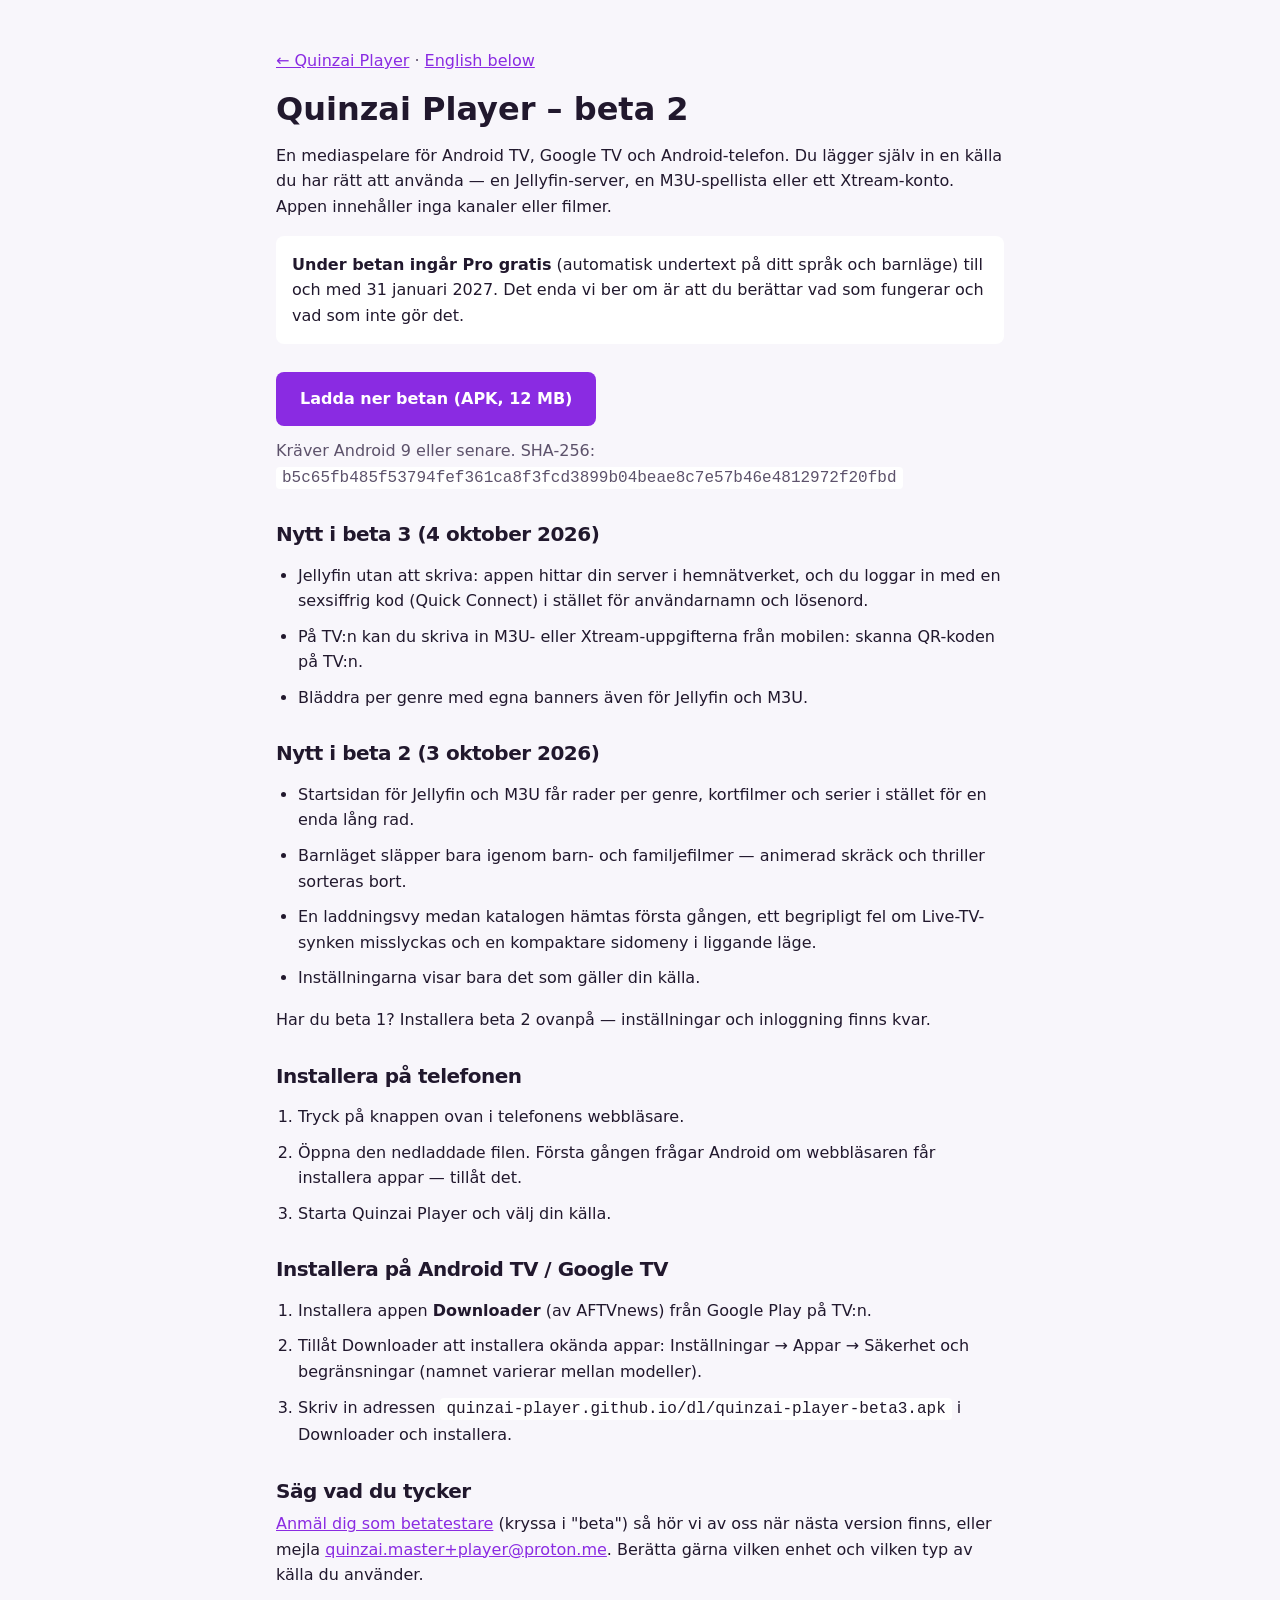
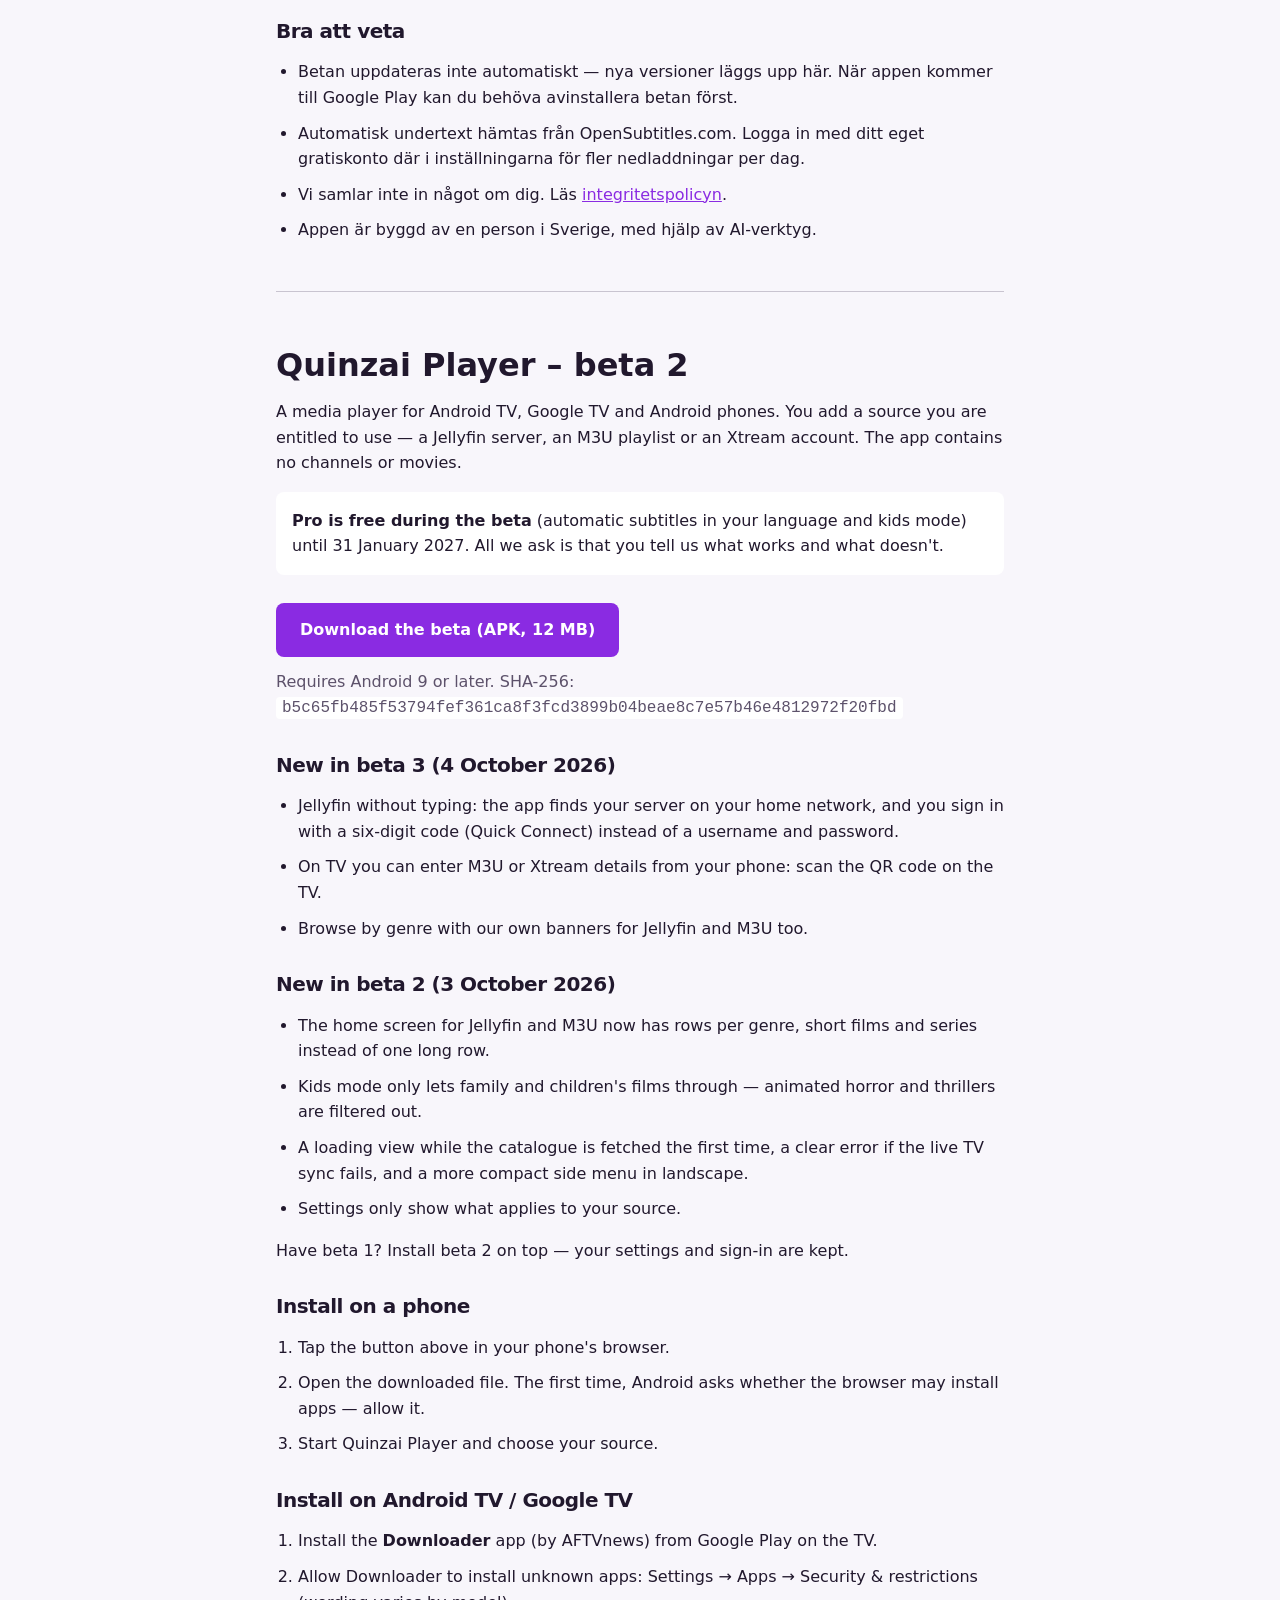
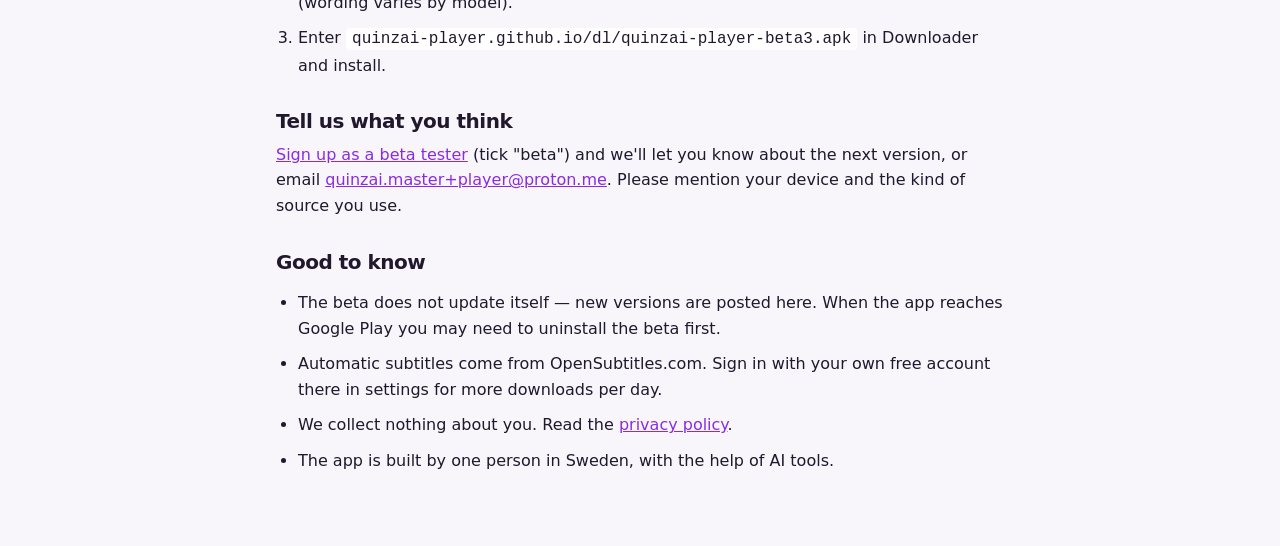
==== commit b2dc74f9: "Beta 3: Jellyfin Quick Connect + serverupptäckt, mobilen som tangentbord via QR, genrebanners för Je" ====
--- a/beta.html
+++ b/beta.html
@@ -35,9 +35,16 @@
             31 januari 2027. Det enda vi ber om är att du berättar vad som fungerar och vad som inte gör det.
         </div>
 
-        <a class="dl" href="dl/quinzai-player-beta2.apk" download>Ladda ner betan (APK, 12 MB)</a>
+        <a class="dl" href="dl/quinzai-player-beta3.apk" download>Ladda ner betan (APK, 12 MB)</a>
         <p class="meta">Kräver Android 9 eller senare. SHA-256:
-            <code>4413c48d9f8a72b4bcef38913ae48796445a2eb986d5385344b4fe430f20a0f8</code></p>
+            <code>b5c65fb485f53794fef361ca8f3fcd3899b04beae8c7e57b46e4812972f20fbd</code></p>
+
+        <h2>Nytt i beta 3 (4 oktober 2026)</h2>
+        <ul>
+            <li>Jellyfin utan att skriva: appen hittar din server i hemnätverket, och du loggar in med en sexsiffrig kod (Quick Connect) i stället för användarnamn och lösenord.</li>
+            <li>På TV:n kan du skriva in M3U- eller Xtream-uppgifterna från mobilen: skanna QR-koden på TV:n.</li>
+            <li>Bläddra per genre med egna banners även för Jellyfin och M3U.</li>
+        </ul>
 
         <h2>Nytt i beta 2 (3 oktober 2026)</h2>
         <ul>
@@ -60,7 +67,7 @@
             <li>Installera appen <strong>Downloader</strong> (av AFTVnews) från Google Play på TV:n.</li>
             <li>Tillåt Downloader att installera okända appar: Inställningar → Appar → Säkerhet och begränsningar
                 (namnet varierar mellan modeller).</li>
-            <li>Skriv in adressen <code>quinzai-player.github.io/dl/quinzai-player-beta2.apk</code> i Downloader och
+            <li>Skriv in adressen <code>quinzai-player.github.io/dl/quinzai-player-beta3.apk</code> i Downloader och
                 installera.</li>
         </ol>
 
@@ -91,9 +98,16 @@
             31 January 2027. All we ask is that you tell us what works and what doesn't.
         </div>
 
-        <a class="dl" href="dl/quinzai-player-beta2.apk" download>Download the beta (APK, 12 MB)</a>
+        <a class="dl" href="dl/quinzai-player-beta3.apk" download>Download the beta (APK, 12 MB)</a>
         <p class="meta">Requires Android 9 or later. SHA-256:
-            <code>4413c48d9f8a72b4bcef38913ae48796445a2eb986d5385344b4fe430f20a0f8</code></p>
+            <code>b5c65fb485f53794fef361ca8f3fcd3899b04beae8c7e57b46e4812972f20fbd</code></p>
+
+        <h2>New in beta 3 (4 October 2026)</h2>
+        <ul>
+            <li>Jellyfin without typing: the app finds your server on your home network, and you sign in with a six-digit code (Quick Connect) instead of a username and password.</li>
+            <li>On TV you can enter M3U or Xtream details from your phone: scan the QR code on the TV.</li>
+            <li>Browse by genre with our own banners for Jellyfin and M3U too.</li>
+        </ul>
 
         <h2>New in beta 2 (3 October 2026)</h2>
         <ul>
@@ -115,7 +129,7 @@
         <ol>
             <li>Install the <strong>Downloader</strong> app (by AFTVnews) from Google Play on the TV.</li>
             <li>Allow Downloader to install unknown apps: Settings → Apps → Security &amp; restrictions (wording varies by model).</li>
-            <li>Enter <code>quinzai-player.github.io/dl/quinzai-player-beta2.apk</code> in Downloader and install.</li>
+            <li>Enter <code>quinzai-player.github.io/dl/quinzai-player-beta3.apk</code> in Downloader and install.</li>
         </ol>
 
         <h2>Tell us what you think</h2>
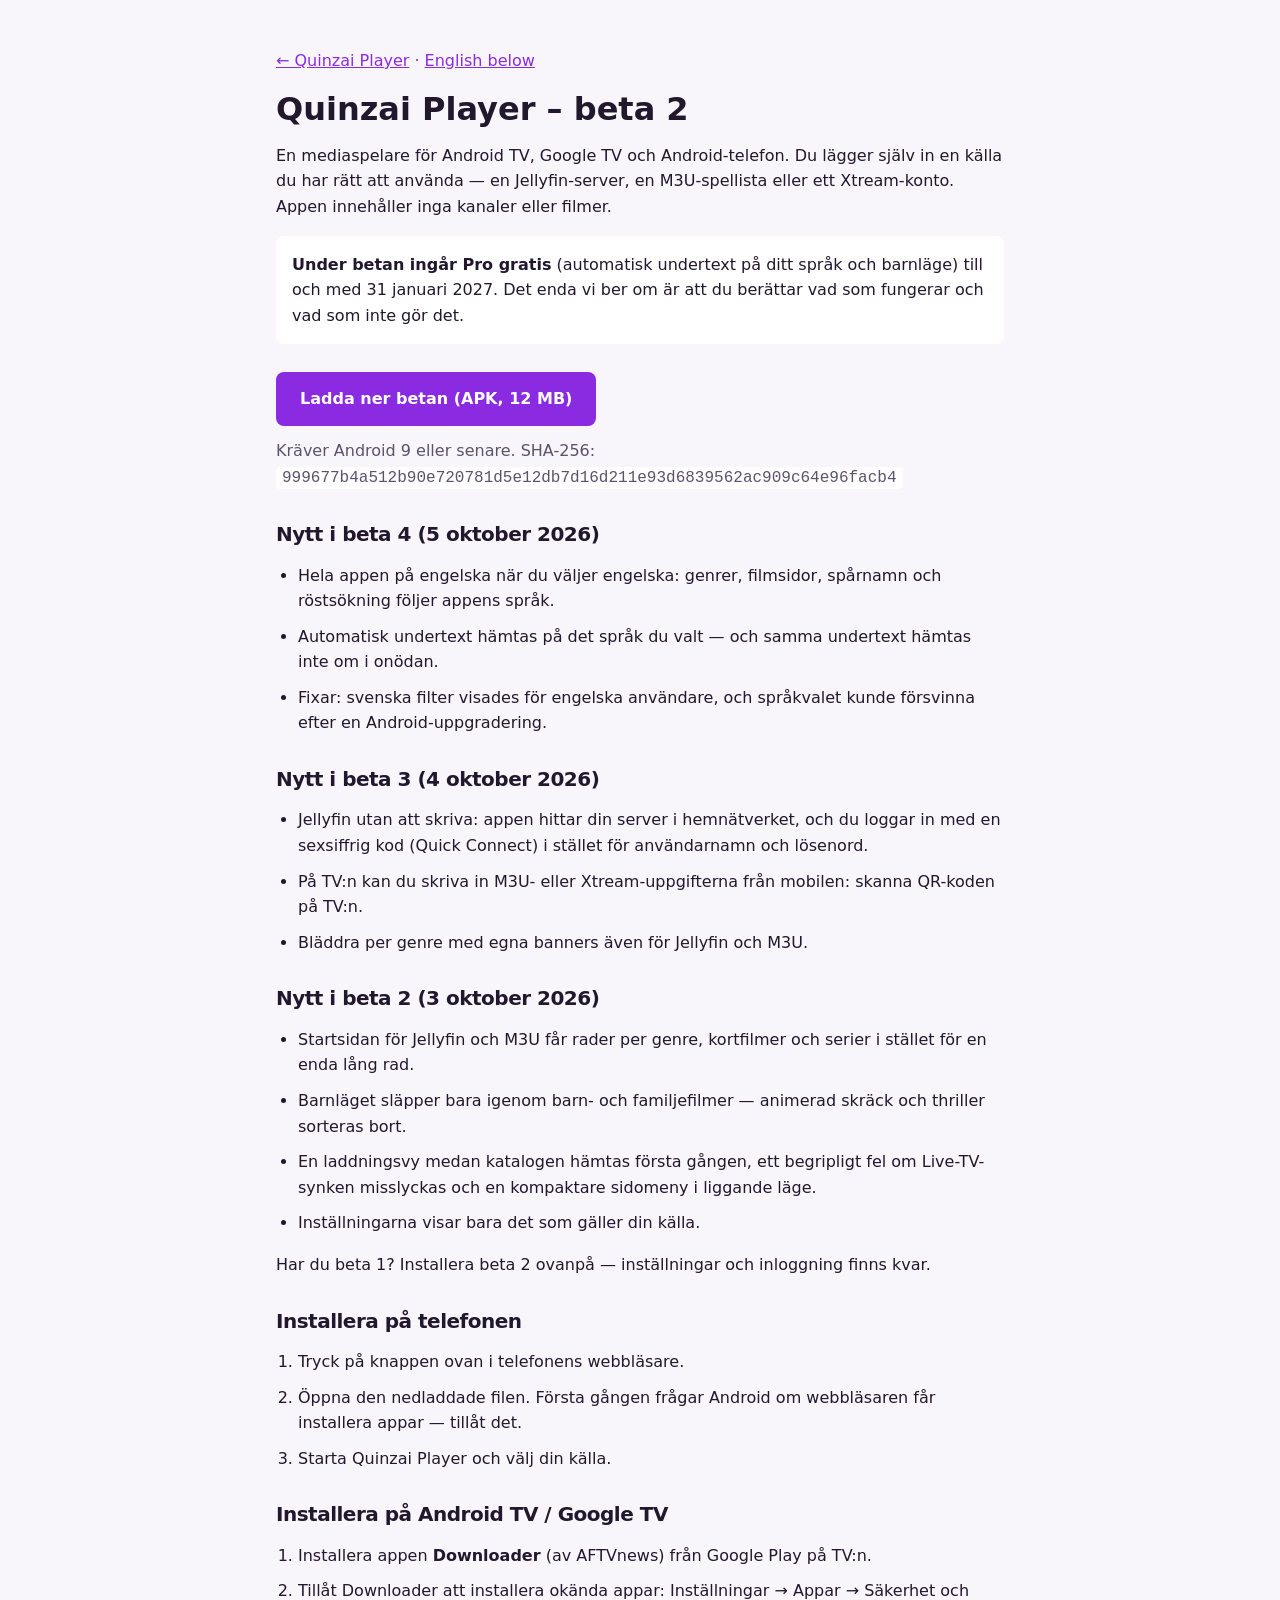
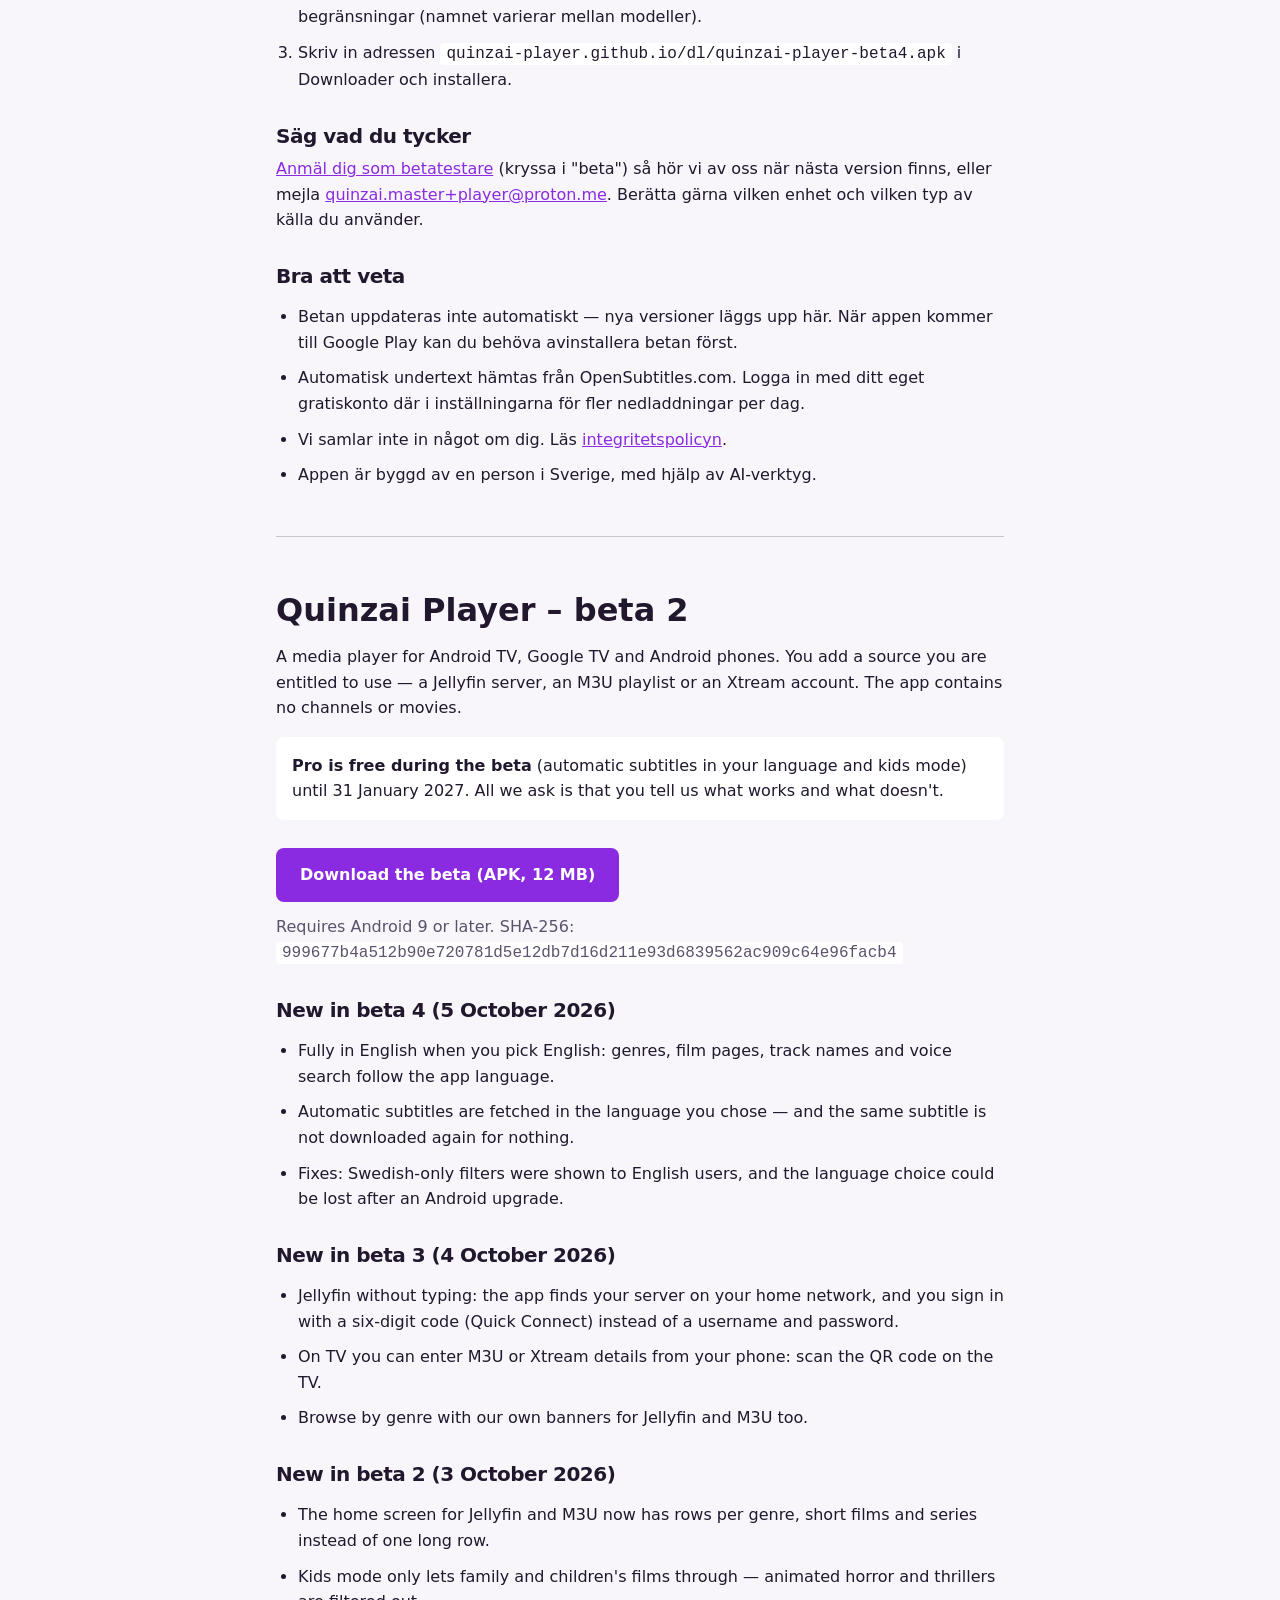
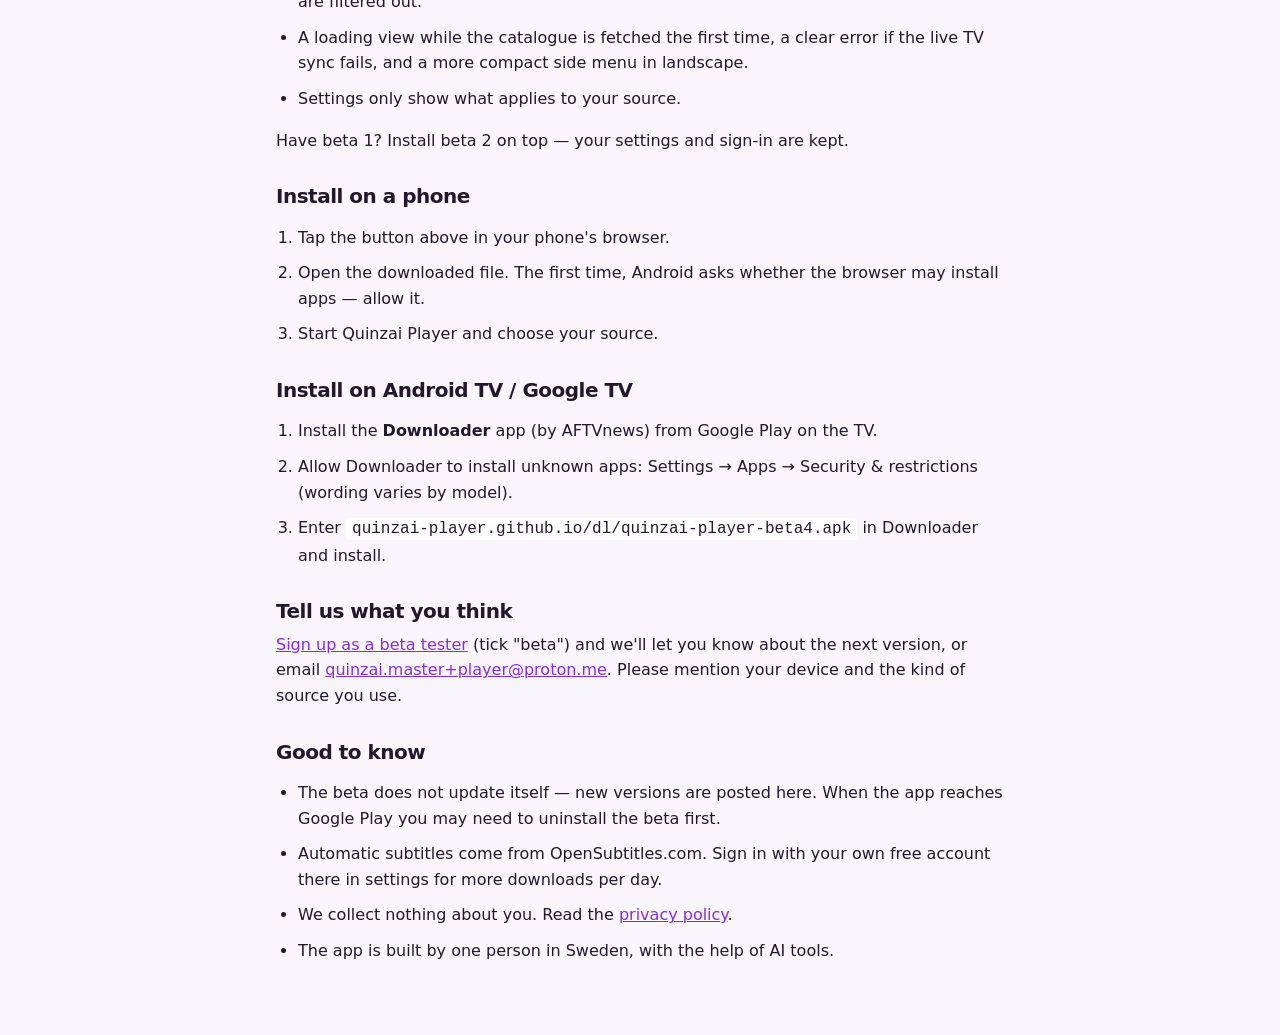
==== commit 4e7a25c8: "Beta 4: engelska fullt ut (genrer, undertext, filter, spårnamn följer appens språk) + undertextcache" ====
--- a/beta.html
+++ b/beta.html
@@ -21,6 +21,22 @@
         .beta .card { background: var(--bg-card); border-radius: 8px; padding: 16px; margin: 16px 0; }
         .beta hr { border: 0; border-top: 1px solid var(--text-muted); opacity: .3; margin: 48px 0; }
     </style>
+    <!-- Besöksräknare utan cookies (GoatCounter, ingen personuppgift). Kanal = ?k= i inläggslänken. -->
+    <script>
+        window.qzHandelse = function (namn) {
+            var gc = window.goatcounter;
+            if (gc && gc.count) gc.count({ path: namn, event: true });
+            else (window.qzKo = window.qzKo || []).push(namn);
+        };
+        var qzK = (new URLSearchParams(location.search).get('k') || '').replace(/[^a-z0-9_-]/gi, '').slice(0, 40);
+        if (qzK) qzHandelse('kanal-' + qzK);
+        // Nedladdning av beta-APK:n = starkaste intressesignalen.
+        document.addEventListener('click', function (e) {
+            if (e.target.closest && e.target.closest('a.dl')) qzHandelse('nedladdning-' + (qzK || 'direkt'));
+        });
+    </script>
+    <script data-goatcounter="https://quinzai.goatcounter.com/count" async src="//gc.zgo.at/count.js"
+            onload="(window.qzKo || []).forEach(function (n) { goatcounter.count({ path: n, event: true }); })"></script>
 </head>
 <body>
 <main class="beta">
@@ -35,9 +51,16 @@
             31 januari 2027. Det enda vi ber om är att du berättar vad som fungerar och vad som inte gör det.
         </div>
 
-        <a class="dl" href="dl/quinzai-player-beta3.apk" download>Ladda ner betan (APK, 12 MB)</a>
+        <a class="dl" href="dl/quinzai-player-beta4.apk" download>Ladda ner betan (APK, 12 MB)</a>
         <p class="meta">Kräver Android 9 eller senare. SHA-256:
-            <code>b5c65fb485f53794fef361ca8f3fcd3899b04beae8c7e57b46e4812972f20fbd</code></p>
+            <code>999677b4a512b90e720781d5e12db7d16d211e93d6839562ac909c64e96facb4</code></p>
+
+        <h2>Nytt i beta 4 (5 oktober 2026)</h2>
+        <ul>
+            <li>Hela appen på engelska när du väljer engelska: genrer, filmsidor, spårnamn och röstsökning följer appens språk.</li>
+            <li>Automatisk undertext hämtas på det språk du valt — och samma undertext hämtas inte om i onödan.</li>
+            <li>Fixar: svenska filter visades för engelska användare, och språkvalet kunde försvinna efter en Android-uppgradering.</li>
+        </ul>
 
         <h2>Nytt i beta 3 (4 oktober 2026)</h2>
         <ul>
@@ -67,7 +90,7 @@
             <li>Installera appen <strong>Downloader</strong> (av AFTVnews) från Google Play på TV:n.</li>
             <li>Tillåt Downloader att installera okända appar: Inställningar → Appar → Säkerhet och begränsningar
                 (namnet varierar mellan modeller).</li>
-            <li>Skriv in adressen <code>quinzai-player.github.io/dl/quinzai-player-beta3.apk</code> i Downloader och
+            <li>Skriv in adressen <code>quinzai-player.github.io/dl/quinzai-player-beta4.apk</code> i Downloader och
                 installera.</li>
         </ol>
 
@@ -98,9 +121,16 @@
             31 January 2027. All we ask is that you tell us what works and what doesn't.
         </div>
 
-        <a class="dl" href="dl/quinzai-player-beta3.apk" download>Download the beta (APK, 12 MB)</a>
+        <a class="dl" href="dl/quinzai-player-beta4.apk" download>Download the beta (APK, 12 MB)</a>
         <p class="meta">Requires Android 9 or later. SHA-256:
-            <code>b5c65fb485f53794fef361ca8f3fcd3899b04beae8c7e57b46e4812972f20fbd</code></p>
+            <code>999677b4a512b90e720781d5e12db7d16d211e93d6839562ac909c64e96facb4</code></p>
+
+        <h2>New in beta 4 (5 October 2026)</h2>
+        <ul>
+            <li>Fully in English when you pick English: genres, film pages, track names and voice search follow the app language.</li>
+            <li>Automatic subtitles are fetched in the language you chose — and the same subtitle is not downloaded again for nothing.</li>
+            <li>Fixes: Swedish-only filters were shown to English users, and the language choice could be lost after an Android upgrade.</li>
+        </ul>
 
         <h2>New in beta 3 (4 October 2026)</h2>
         <ul>
@@ -129,7 +159,7 @@
         <ol>
             <li>Install the <strong>Downloader</strong> app (by AFTVnews) from Google Play on the TV.</li>
             <li>Allow Downloader to install unknown apps: Settings → Apps → Security &amp; restrictions (wording varies by model).</li>
-            <li>Enter <code>quinzai-player.github.io/dl/quinzai-player-beta3.apk</code> in Downloader and install.</li>
+            <li>Enter <code>quinzai-player.github.io/dl/quinzai-player-beta4.apk</code> in Downloader and install.</li>
         </ol>
 
         <h2>Tell us what you think</h2>
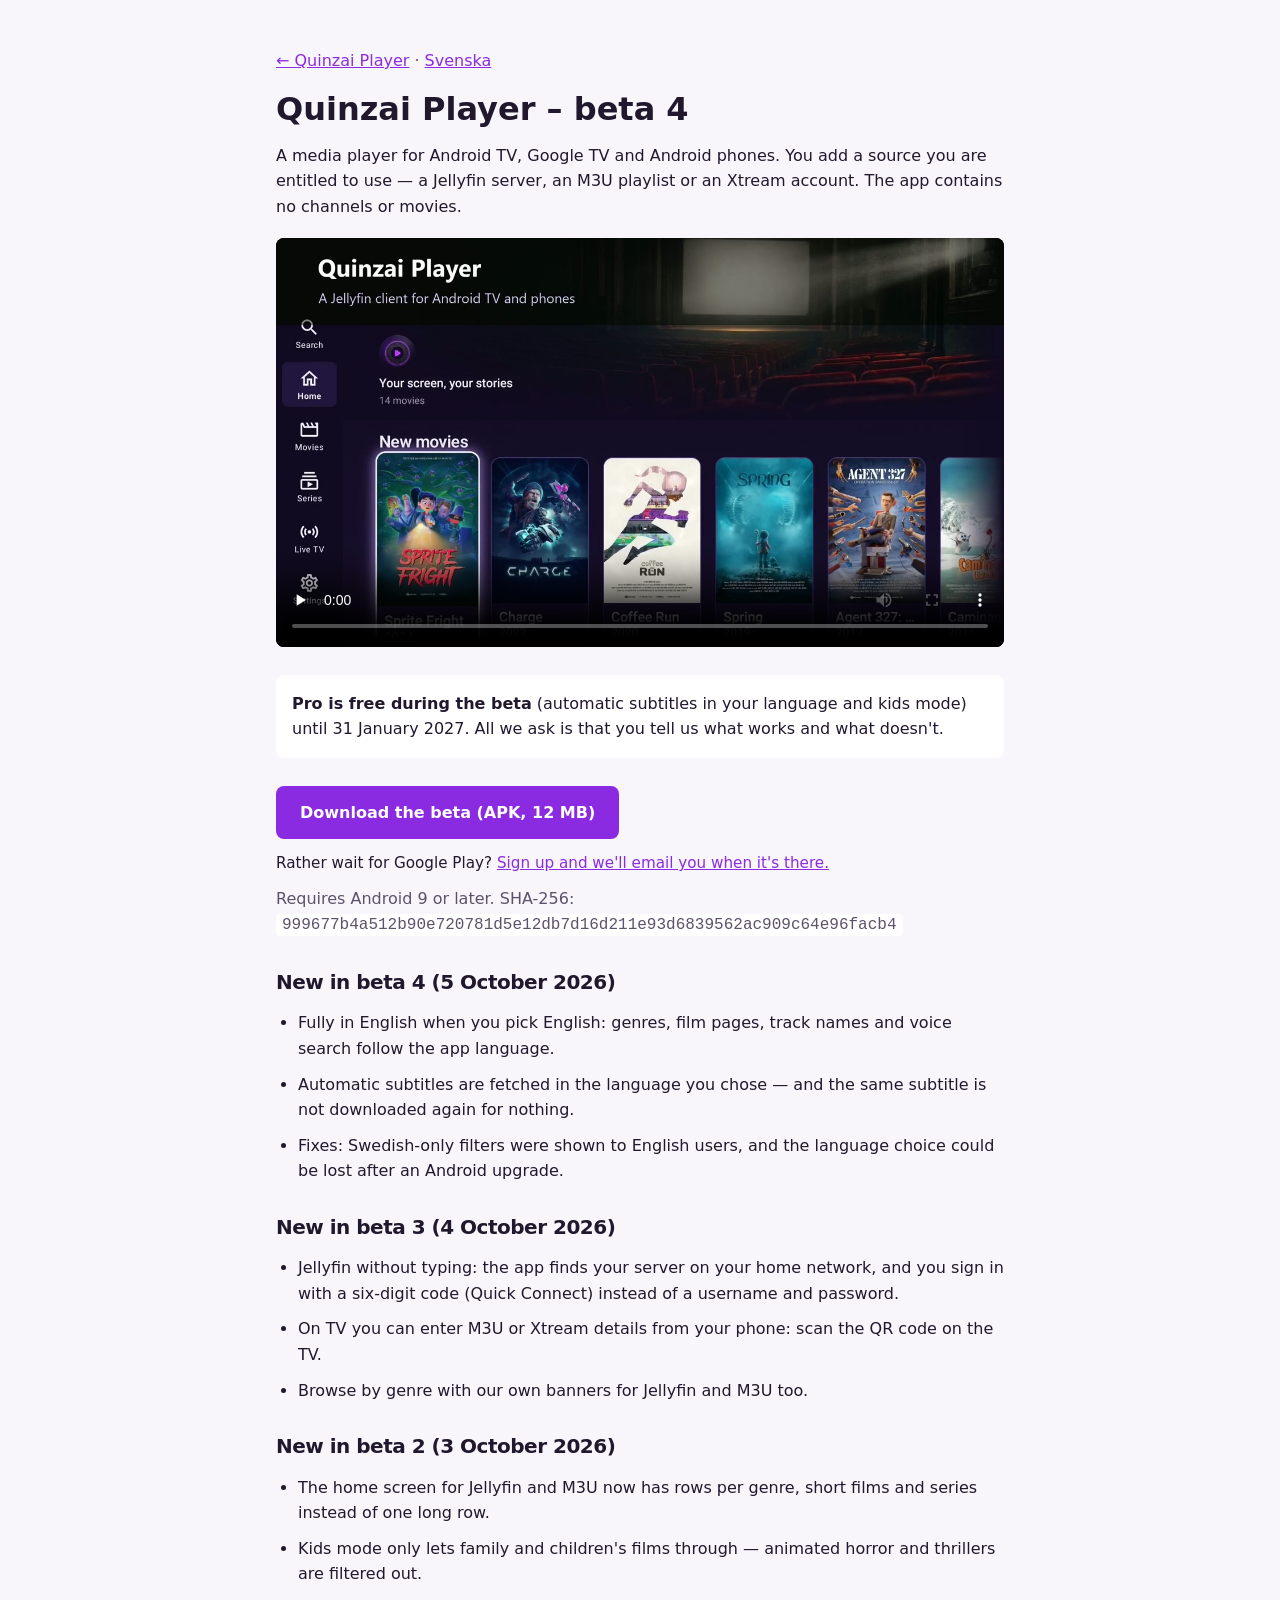
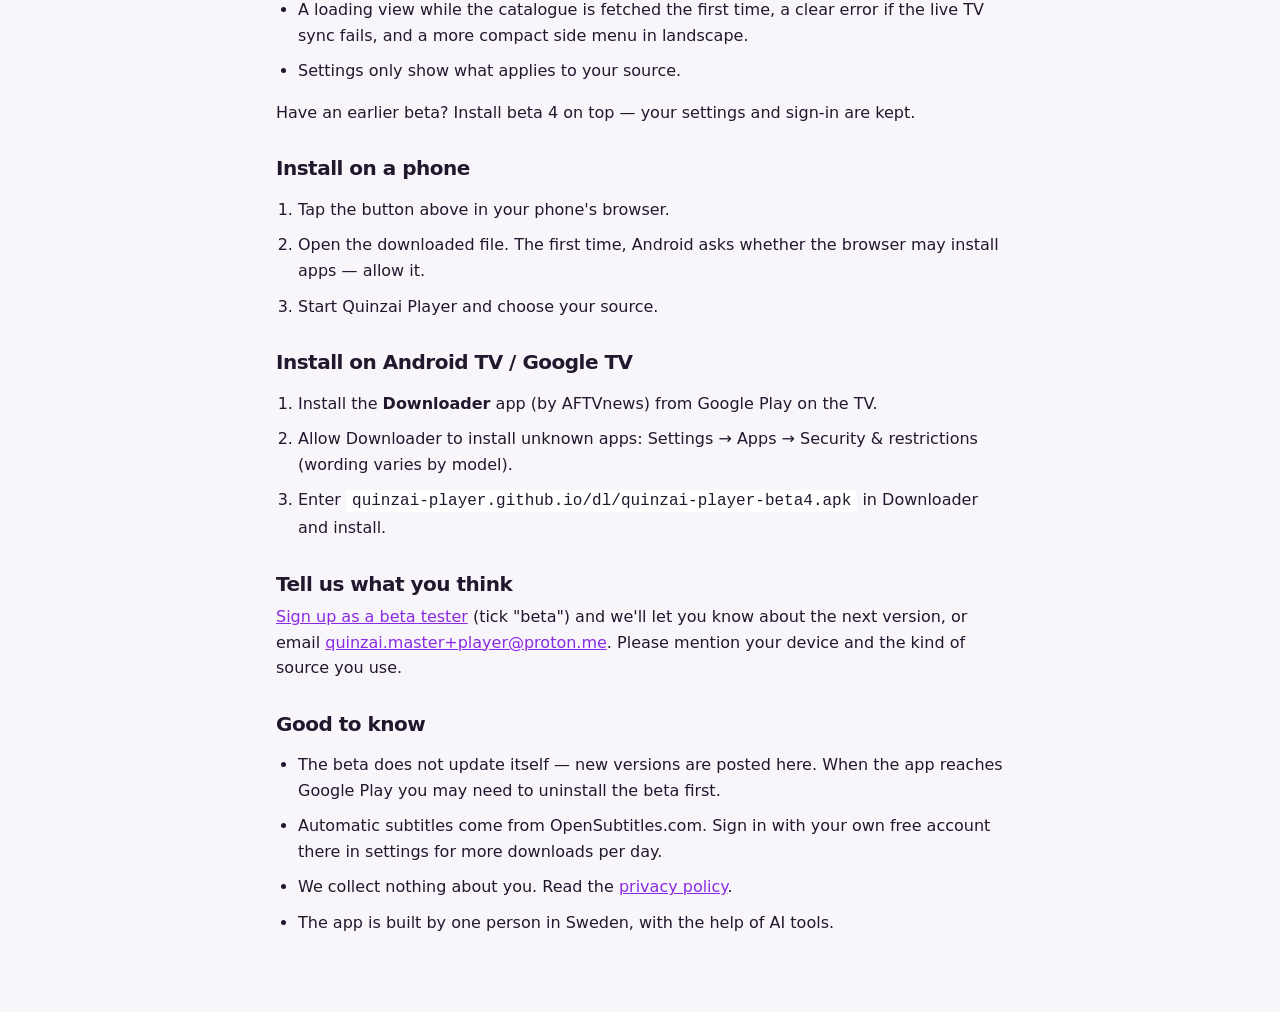
==== commit bfa3a4fd: "Betasidan: rubrik beta 4, video överst, ett språk i taget, väntelistan direkt under nedladdningen (0" ====
--- a/beta.html
+++ b/beta.html
@@ -19,6 +19,8 @@
                     padding: 14px 24px; border-radius: 8px; font-weight: 700; margin: 12px 0; }
         .beta .dl:hover { background: var(--accent-hover); }
         .beta .card { background: var(--bg-card); border-radius: 8px; padding: 16px; margin: 16px 0; }
+        .beta video { width: 100%; height: auto; aspect-ratio: 16 / 9; border-radius: 8px; margin: 8px 0 4px; background: #000; }
+        .beta .alt { font-size: .95em; }
         .beta hr { border: 0; border-top: 1px solid var(--text-muted); opacity: .3; margin: 48px 0; }
     </style>
     <!-- Besöksräknare utan cookies (GoatCounter, ingen personuppgift). Kanal = ?k= i inläggslänken. -->
@@ -40,18 +42,22 @@
 </head>
 <body>
 <main class="beta">
-    <p class="meta"><a href="./">← Quinzai Player</a> · <a href="#en">English below</a></p>
-
-    <section lang="sv">
-        <h1>Quinzai Player – beta 2</h1>
+    <p class="meta"><a href="./">← Quinzai Player</a> · <a href="#" id="byt-sprak">English</a></p>
+
+    <section lang="sv" id="sv">
+        <h1>Quinzai Player – beta 4</h1>
         <p>En mediaspelare för Android TV, Google TV och Android-telefon. Du lägger själv in en källa du har rätt att
         använda — en Jellyfin-server, en M3U-spellista eller ett Xtream-konto. Appen innehåller inga kanaler eller filmer.</p>
+        <video controls preload="none" playsinline poster="film/poster.jpg" width="1920" height="1080">
+            <source src="film/quinzai-sv.mp4" type="video/mp4">
+        </video>
         <div class="card">
             <strong>Under betan ingår Pro gratis</strong> (automatisk undertext på ditt språk och barnläge) till och med
             31 januari 2027. Det enda vi ber om är att du berättar vad som fungerar och vad som inte gör det.
         </div>
 
         <a class="dl" href="dl/quinzai-player-beta4.apk" download>Ladda ner betan (APK, 12 MB)</a>
+        <p class="alt">Vill du hellre vänta tills appen finns på Google Play? <a href="./?lang=sv#waitlist-form">Anmäl dig, så mejlar vi när den finns.</a></p>
         <p class="meta">Kräver Android 9 eller senare. SHA-256:
             <code>999677b4a512b90e720781d5e12db7d16d211e93d6839562ac909c64e96facb4</code></p>
 
@@ -76,7 +82,7 @@
             <li>En laddningsvy medan katalogen hämtas första gången, ett begripligt fel om Live-TV-synken misslyckas och en kompaktare sidomeny i liggande läge.</li>
             <li>Inställningarna visar bara det som gäller din källa.</li>
         </ul>
-        <p>Har du beta 1? Installera beta 2 ovanpå — inställningar och inloggning finns kvar.</p>
+        <p>Har du en tidigare beta? Installera beta 4 ovanpå — inställningar och inloggning finns kvar.</p>
 
         <h2>Installera på telefonen</h2>
         <ol>
@@ -110,18 +116,22 @@
         </ul>
     </section>
 
-    <hr>
+    <hr hidden>
 
     <section lang="en" id="en">
-        <h1>Quinzai Player – beta 2</h1>
+        <h1>Quinzai Player – beta 4</h1>
         <p>A media player for Android TV, Google TV and Android phones. You add a source you are entitled to use — a
         Jellyfin server, an M3U playlist or an Xtream account. The app contains no channels or movies.</p>
+        <video controls preload="none" playsinline poster="film/funktioner-en-poster.jpg" width="1920" height="1080">
+            <source src="film/funktioner-en.mp4" type="video/mp4">
+        </video>
         <div class="card">
             <strong>Pro is free during the beta</strong> (automatic subtitles in your language and kids mode) until
             31 January 2027. All we ask is that you tell us what works and what doesn't.
         </div>
 
         <a class="dl" href="dl/quinzai-player-beta4.apk" download>Download the beta (APK, 12 MB)</a>
+        <p class="alt">Rather wait for Google Play? <a href="./?lang=en#waitlist-form">Sign up and we'll email you when it's there.</a></p>
         <p class="meta">Requires Android 9 or later. SHA-256:
             <code>999677b4a512b90e720781d5e12db7d16d211e93d6839562ac909c64e96facb4</code></p>
 
@@ -146,7 +156,7 @@
             <li>A loading view while the catalogue is fetched the first time, a clear error if the live TV sync fails, and a more compact side menu in landscape.</li>
             <li>Settings only show what applies to your source.</li>
         </ul>
-        <p>Have beta 1? Install beta 2 on top — your settings and sign-in are kept.</p>
+        <p>Have an earlier beta? Install beta 4 on top — your settings and sign-in are kept.</p>
 
         <h2>Install on a phone</h2>
         <ol>
@@ -178,5 +188,25 @@
         </ul>
     </section>
 </main>
+<script>
+    // Ett språk i taget (konverteringsgranskning 5/10: båda staplade gav en lång, rörig sida).
+    // ?lang= eller #en vinner, annars sparat val, annars webbläsarens språk.
+    (function () {
+        var q = new URLSearchParams(location.search).get('lang'), sparat = null;
+        try { sparat = localStorage.getItem('quinzai_lang'); } catch (e) {}
+        var lang = (q === 'sv' || q === 'en') ? q : (location.hash === '#en' ? 'en'
+                 : (sparat === 'sv' || sparat === 'en') ? sparat
+                 : ((navigator.language || '').toLowerCase().indexOf('sv') === 0 ? 'sv' : 'en'));
+        function visa(l) {
+            document.getElementById('sv').hidden = l !== 'sv';
+            document.getElementById('en').hidden = l !== 'en';
+            document.documentElement.lang = l;
+            var b = document.getElementById('byt-sprak');
+            b.textContent = l === 'sv' ? 'English' : 'Svenska';
+            b.onclick = function (e) { e.preventDefault(); try { localStorage.setItem('quinzai_lang', l === 'sv' ? 'en' : 'sv'); } catch (x) {} visa(l === 'sv' ? 'en' : 'sv'); window.scrollTo(0, 0); };
+        }
+        visa(lang);
+    })();
+</script>
 </body>
 </html>
